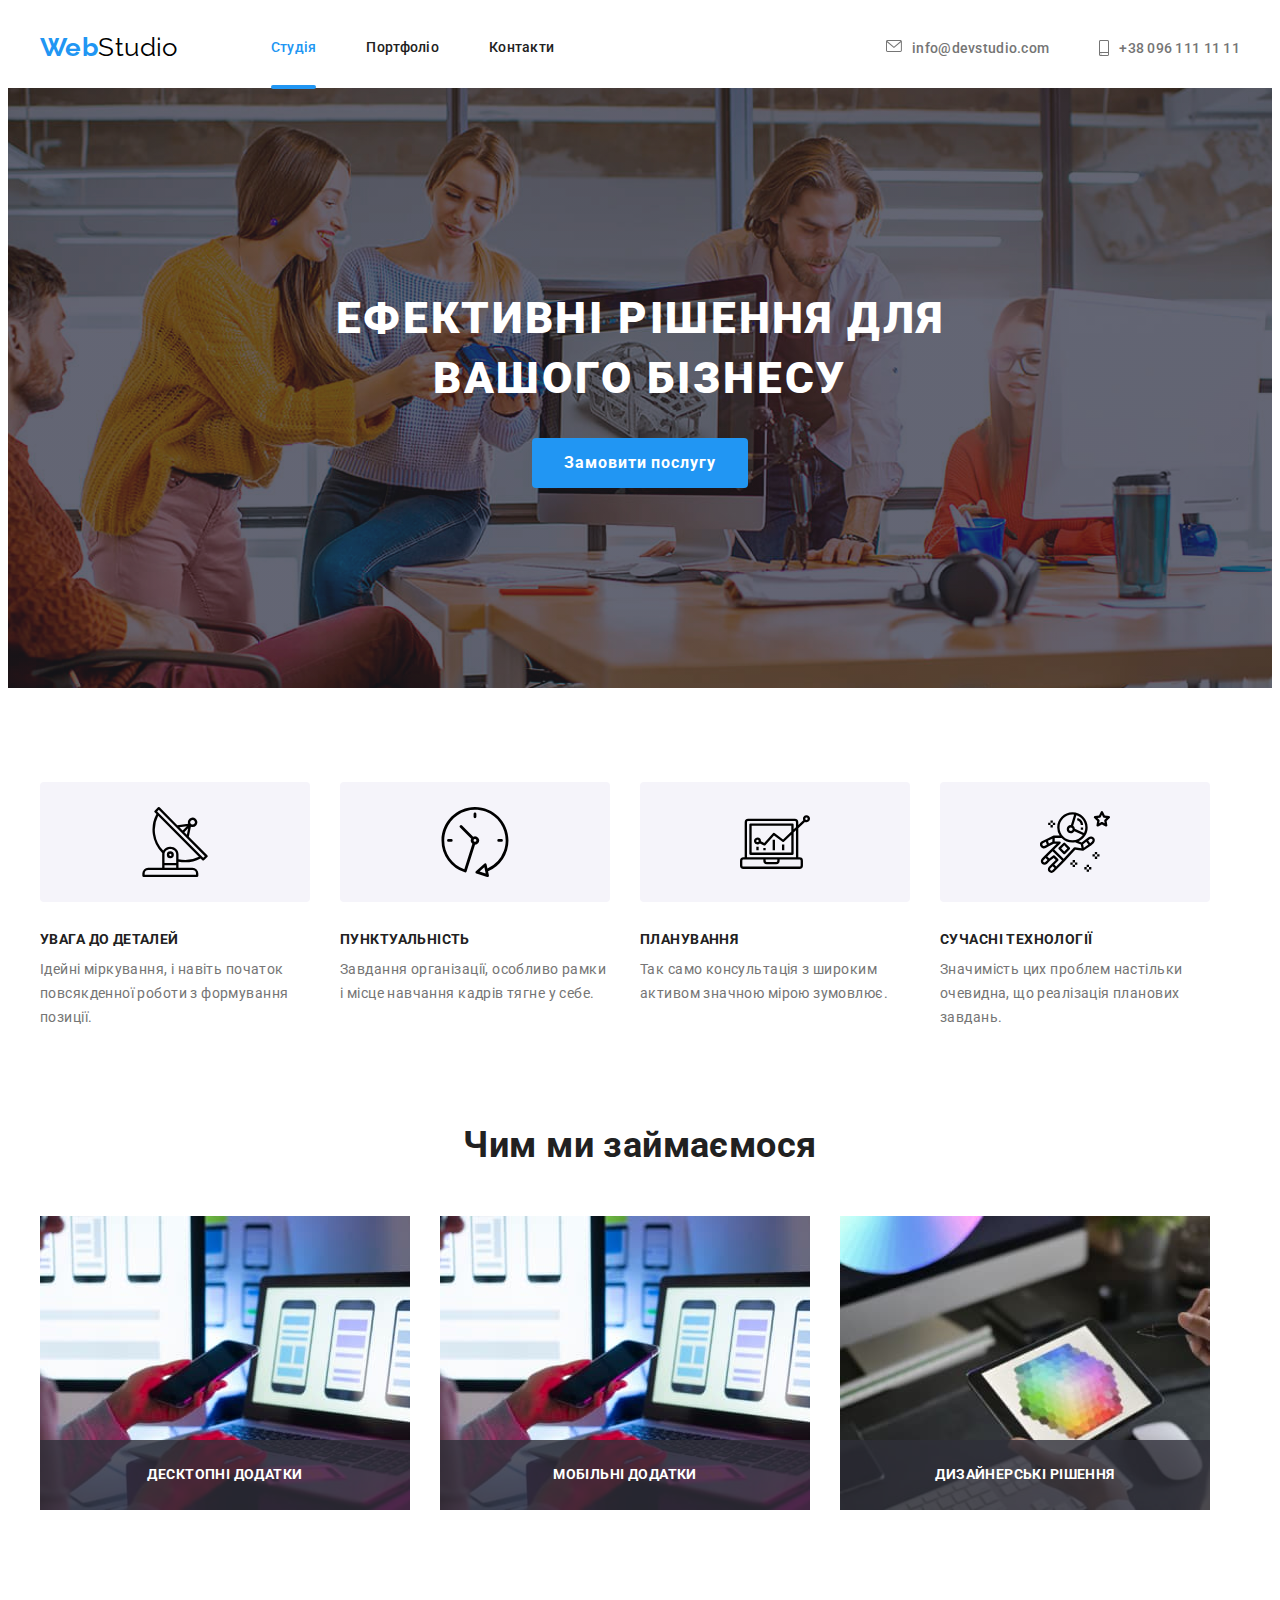
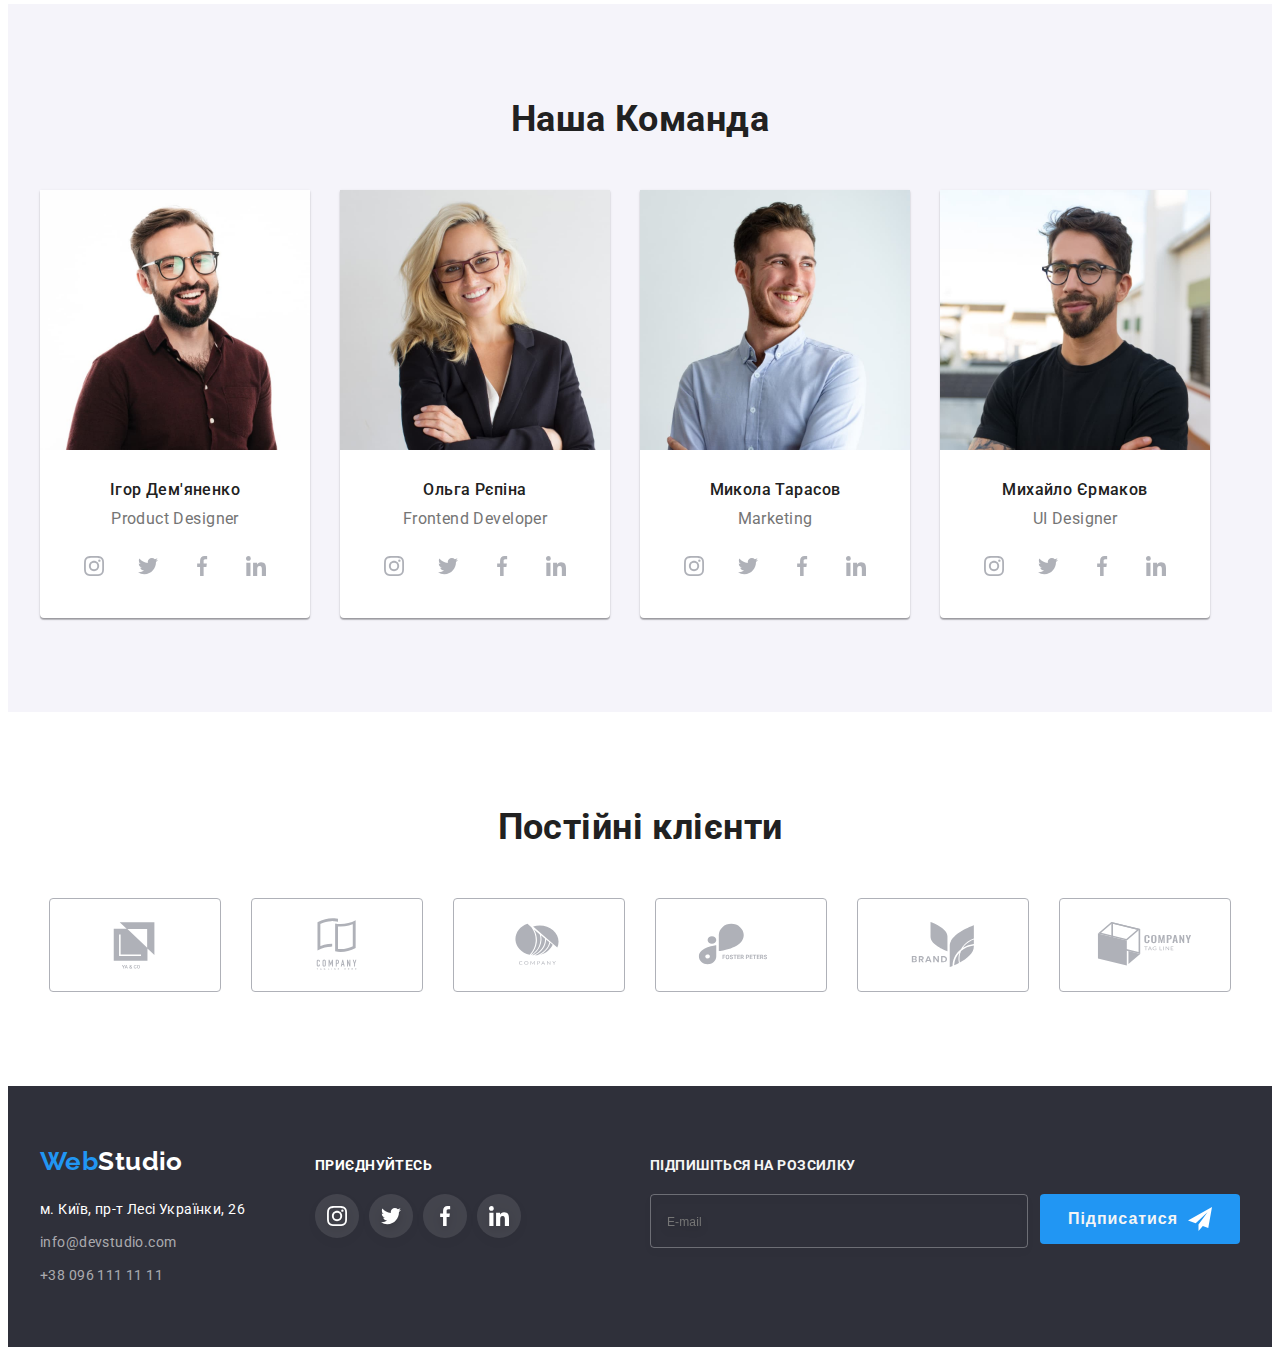
==== index.html @ b4fd0e9d "Initial commit" ====
<!DOCTYPE html>
<html lang="uk">
  <head>
    <meta charset="UTF-8" />
    <meta http-equiv="X-UA-Compatible" content="IE=edge" />
    <meta name="viewport" content="width=device-width, initial-scale=1.0" />
    <title>WebStudio</title>

    <!--Fonts-->
    <link rel="preconnect" href="https://fonts.googleapis.com" />
    <link rel="preconnect" href="https://fonts.gstatic.com" crossorigin />
    <link
      href="https://fonts.googleapis.com/css2?family=Raleway:wght@700&family=Roboto:wght@400;500;700;900&display=swap"
      rel="stylesheet"
    />
    <!-- Modern normalize-->
    <link
      rel="stylesheet"
      href="https://cdnjs.cloudflare.com/ajax/libs/modern-normalize/1.1.0/modern-normalize.min.css"
      integrity="sha512-wpPYUAdjBVSE4KJnH1VR1HeZfpl1ub8YT/NKx4PuQ5NmX2tKuGu6U/JRp5y+Y8XG2tV+wKQpNHVUX03MfMFn9Q=="
      crossorigin="anonymous"
      referrerpolicy="no-referrer"
    />

    <!--Custom styles-->
    <link rel="stylesheet" href="./css/styles.css" />
  </head>
  <body class="page">
    <!--Шапка сайту-->
    <header class="header-page">
      <div class="container header-container">
        <a class="logo" href="./index.html"
          >Web<span class="logo-header">Studio</span></a
        >
        <nav class="site-nav">
          <ul class="list-nav">
            <li class="list-item header-item">
              <a class="link-nav active link current" href="./index.html">Студія</a>
            </li>
            <li class="list-item header-item">
              <a class="link-nav" href="./portfolio.html">Портфоліо</a>
            </li>
            <li class="list-item header-item">
              <a class="link-nav" href="">Контакти</a>
            </li>
          </ul>
        </nav>
        

        <ul class="header-group list">
          <li class="list-item">
            <a class="link-contact" href="mailto:info@devstudio.com">
             <svg class="link-address" width="16" height="12">
             <use href="./images/icons.svg#icon-envelope-hover"></use>
             </svg>info@devstudio.com</a>
            </li>
          
          <li class="list-item">
            <a class="link-contact" href="tel:+38 096 111 11 11">
              <svg class="link-address" width="10" height="16">
                <use href="./images/icons.svg#icon-smartphone"></use>
              </svg>
              +38 096 111 11 11</a>
            </li>
        </ul>
      </div>
    </header>

    <!--Секція hero-->
    <main>
      <section class="hero">
        <div class="container hero-container">
          <h1 class="title">Ефективні рішення для вашого бізнесу</h1>
          <button class="btn-hero" type="button" data-modal-open>Замовити послугу</button>
        </div>
      </section>

      <!--Особливості-->
      <section class="features section">
        <div class="container">
          <h2 hidden class="section-title">Особливості</h2>
          <ul class="list list-features">
            <li class="list-item features-item">
              <div class="icon-block"><svg class="feature-icon" width="70" height="70">
                  <use href="./images/icons.svg#icon-antenna-1"></use>
                </svg></div>
              <h3 class="subtitle">УВАГА ДО ДЕТАЛЕЙ</h3>
              <p class="desk">
                Ідейні міркування, і навіть початок повсякденної роботи з
                формування позиції.
              </p>
            </li>
            <li class="list-item features-item">
              <div class="icon-block"><svg class="feature-icon" width="70" height="70">
                  <use href="./images/icons.svg#icon-clock-1"></use>
                </svg></div>
              <h3 class="subtitle">ПУНКТУАЛЬНІСТЬ</h3>
              <p class="desk">
                Завдання організації, особливо рамки і місце навчання кадрів
                тягне у себе.
              </p>
            </li>
            <li class="list-item features-item">
              <div class="icon-block"><svg class="feature-icon" width="70" height="70">
                  <use href="./images/icons.svg#icon-diagram-1"></use>
                </svg></div>
              <h3 class="subtitle">ПЛАНУВАННЯ</h3>
              <p class="desk">
                Так само консультація з широким активом значною мірою зумовлює.
              </p>
            </li>
            <li class="list-item features-item">
              <div class="icon-block"><svg class="feature-icon" width="70" height="70">
                  <use href="./images/icons.svg#icon-astronaut-1"></use>
                </svg></div>
              <h3 class="subtitle">СУЧАСНІ ТЕХНОЛОГІЇ</h3>
              <p class="desk">
                Значимість цих проблем настільки очевидна, що реалізація
                планових завдань.
              </p>
            </li>
          </ul>
        </div>
      </section>

      <!--Секція з картинками-->
      <section class="services section">
        <div class="container">
          <h2 class="section-title">Чим ми займаємося</h2>
          <ul class="list services-list">
            <li class="list-item services-item">
              <div class="services-card">
                <img class="img" src="./images/box2.jpg" alt="оптимізація" width="370">
                <p class="services-description">Десктопні додатки</p>
              </div>
            </li>
            <li class="list-item services-item">
              <div class="services-card">
              <img
                class="img"
                src="./images/box2.jpg"
                alt="оптимізація"
                width="370">
                <p class="services-description">Мобільні додатки</p>
              </div>
            </li>
            <li class="list-item services-item">
              <div class="services-card">
              <img
                class="img"
                src="./images/box3.jpg"
                alt="дизайн"
                width="370">
                <p class="services-description">Дизайнерські рішення</p>
                </div>
            </li>
          </ul>
        </div>
      </section>

      <!--Наша команда-->
      <section class="team section">
        <div class="container">
          <h2 class="section-title">Наша Команда</h2>
          <ul class="list team-list">
            <li class="team-item">
              <img
                class="img"
                src="./images/img1.jpg"
                alt="фото продакт дизайнера"
                width="270"
              />
              <div class="card">
                <h3 class="team-name">Ігор Дем'яненко</h3>
                <p class="team-position">Product Designer</p>
                <ul class="list socials">
                  <li class="list-item socials-item">
                    <a class="social-links" href="https://instagram.com" target="_blank" rel="noopener noreferrer"
                      aria-label="Instagram"><svg class="socials-icon" width="20" height="20">
                        <use href="./images/icons.svg#icon-instagram-2"></use>
                      </svg>
                    </a>
                  </li>
                  <li class="list-item socials-item">
                    <a class="social-links" href="https://twitter.com" target="_blank" rel="noopener noreferrer"
                      aria-label="Twitter"><svg class="socials-icon" width="20" height="20">
                        <use href="./images/icons.svg#icon-twitter-1"></use>
                      </svg>
                    </a>
                  </li>
                  <li class="list-item socials-item">
                    <a class="social-links" href="https://facebook.com" target="_blank" rel="noopener noreferrer"
                      aria-label="Facebook"><svg class="socials-icon" width="20" height="20">
                        <use href="./images/icons.svg#icon-facebook-1"></use>
                      </svg>
                    </a>
                  </li>
                  <li class="list-item socials-item">
                    <a class="social-links" href="https://linkedin.com" target="_blank" rel="noopener noreferrer"
                      aria-label="Linkedin"><svg class="socials-icon" width="20" height="20">
                        <use href="./images/icons.svg#icon-linkedin-1"></use>
                      </svg>
                    </a>
                  </li>
                </ul>
                </div>
                </li>
                
            <li class="team-item socials-item">
              <img
                class="img"
                src="./images/img2.jpg"
                alt="фото фронтендера"
                width="270"
              />
              <div class="card">
                <h3 class="team-name">Ольга Рєпіна</h3>
                <p class="team-position">Frontend Developer</p>
                <ul class="list socials">
                  <li class="list-item socials-item">
                    <a class="social-links" href="https://instagram.com" target="_blank" rel="noopener noreferrer"
                      aria-label="Instagram"><svg class="socials-icon" width="20" height="20">
                        <use href="./images/icons.svg#icon-instagram-2"></use>
                      </svg>
                    </a>
                  </li>
                  <li class="list-item socials-item">
                    <a class="social-links" href="https://twitter.com" target="_blank" rel="noopener noreferrer"
                      aria-label="Twitter"><svg class="socials-icon" width="20" height="20">
                        <use href="./images/icons.svg#icon-twitter-1"></use>
                      </svg>
                    </a>
                  </li>
                  <li class="list-item socials-item">
                    <a class="social-links" href="https://facebook.com" target="_blank" rel="noopener noreferrer"
                      aria-label="Facebook"><svg class="socials-icon" width="20" height="20">
                        <use href="./images/icons.svg#icon-facebook-1"></use>
                      </svg>
                    </a>
                  </li>
                  <li class="list-item socials-item">
                    <a class="social-links" href="https://linkedin.com" target="_blank" rel="noopener noreferrer"
                      aria-label="Linkedin"><svg class="socials-icon" width="20" height="20">
                        <use href="./images/icons.svg#icon-linkedin-1"></use>
                      </svg>
                    </a>
                  </li>
                </ul>
                </div>
                </li>
            </li>
            <li class="team-item">
              <img
                class="img"
                src="./images/img3.jpg"
                alt="фото маркетолога"
                width="270"
              />
              <div class="card">
                <h3 class="team-name">Микола Тарасов</h3>
                <p class="team-position">Marketing</p>
                <ul class="list socials">
                  <li class="list-item socials-item">
                    <a class="social-links" href="https://instagram.com" target="_blank" rel="noopener noreferrer"
                      aria-label="Instagram"><svg class="socials-icon" width="20" height="20">
                        <use href="./images/icons.svg#icon-instagram-2"></use>
                      </svg>
                    </a>
                  </li>
                  <li class="list-item socials-item">
                    <a class="social-links" href="https://twitter.com" target="_blank" rel="noopener noreferrer"
                      aria-label="Twitter"><svg class="socials-icon" width="20" height="20">
                        <use href="./images/icons.svg#icon-twitter-1"></use>
                      </svg>
                    </a>
                  </li>
                  <li class="list-item socials-item">
                    <a class="social-links" href="https://facebook.com" target="_blank" rel="noopener noreferrer"
                      aria-label="Facebook"><svg class="socials-icon" width="20" height="20">
                        <use href="./images/icons.svg#icon-facebook-1"></use>
                      </svg>
                    </a>
                  </li>
                  <li class="list-item socials-item">
                    <a class="social-links" href="https://linkedin.com" target="_blank" rel="noopener noreferrer"
                      aria-label="Linkedin"><svg class="socials-icon" width="20" height="20">
                        <use href="./images/icons.svg#icon-linkedin-1"></use>
                      </svg>
                    </a>
                  </li>
                </ul>
                </div>
                </li>
            </li>
            <li class="team-item">
              <img
                class="img"
                src="./images/img4.jpg"
                alt="фото дизайнера"
                width="270"
              />
              <div class="card">
                <h3 class="team-name">Михайло Єрмаков</h3>
                <p class="team-position">UI Designer</p>
                <ul class="list socials">
                  <li class="list-item socials-item">
                    <a class="social-links" href="https://instagram.com" target="_blank" rel="noopener noreferrer"
                      aria-label="Instagram"><svg class="socials-icon" width="20" height="20">
                        <use href="./images/icons.svg#icon-instagram-2"></use>
                      </svg>
                    </a>
                  </li>
                  <li class="list-item socials-item">
                    <a class="social-links" href="https://twitter.com" target="_blank" rel="noopener noreferrer"
                      aria-label="Twitter"><svg class="socials-icon" width="20" height="20">
                        <use href="./images/icons.svg#icon-twitter-1"></use>
                      </svg>
                    </a>
                  </li>
                  <li class="list-item socials-item">
                    <a class="social-links" href="https://facebook.com" target="_blank" rel="noopener noreferrer"
                      aria-label="Facebook"><svg class="socials-icon" width="20" height="20">
                        <use href="./images/icons.svg#icon-facebook-1"></use>
                      </svg>
                    </a>
                  </li>
                  <li class="list-item socials-item">
                    <a class="social-links" href="https://linkedin.com" target="_blank" rel="noopener noreferrer"
                      aria-label="Linkedin"><svg class="socials-icon" width="20" height="20">
                        <use href="./images/icons.svg#icon-linkedin-1"></use>
                      </svg>
                    </a>
                  </li>
                </ul>
                </div>
              </li>
            </li>
          </ul>
        </div>
      </section>

      <section class="section clients">
        <div class="container">
          <h2 class="section-title">Постійні клієнти</h2>
          <ul class="list clients-list">
            <li class="list-item clients-item">
              <div class="clients-block"><a class="clients-link link" href="" width="170px" heighth="92px">
                  <svg class="clients-icon" width="106" height="60">
                    <use href="./images/icons.svg#icon-Logo"></use>
                  </svg>
                </a></div>
            </li>
            <li class="list-item clients-item">
              <div class="clients-block"><a class="clients-link link" href="" width="170px" heighth="92px">
                  <svg class="clients-icon" width="106" height="60">
                    <use href="./images/icons.svg#icon-Logo-1"></use>
                  </svg>
                </a></div>
            </li>
            <li class="list-item clients-item">
              <div class="clients-block"><a class="clients-link link" href="" width="170px" heighth="92px">
                  <svg class="clients-icon" width="106" height="60"> class="" width="41px" height="47px"<use
                      href="./images/icons.svg#icon-Logo-2"></use></svg>
                </a></div>
            </li>
            <li class="list-item clients-item">
              <div class="clients-block"><a class="clients-link link" href="" width="170px" heighth="92px">
                  <svg class="clients-icon" width="106" height="60">
                    <use href="./images/icons.svg#icon-Logo-3"></use>
                  </svg>
                </a></div>
            </li>
            <li class="list-item clients-item">
              <div class="clients-block"><a class="clients-link link" href="" width="170px" heighth="92px">
                  <svg class="clients-icon" width="106" height="60">
                    <use href="./images/icons.svg#icon-Logo-4"></use>
                  </svg>
                </a></div>
            </li>
            <li class="list-item clients-item">
              <div class="clients-block"><a class="clients-link link" href="" width="170px" heighth="92px">
                  <svg class="clients-icon" width="106" height="60">
                    <use href="./images/icons.svg#icon-Logo-5"></use>
                  </svg>
                </a></div>
            </li>
          </ul>
      
        </div>
      </section>
    </main>

    <footer class="footer">
      <div class="container footer-container">
        <div>
        <a class="logo-footer" href="./index.html"
          >Web<span class="logo-accent">Studio</span></a>
        <address>
          <ul class="contacts-list">
           <li class="list-item contact-address">
              <a class="address" href="address:м. Київ, пр-т Лесі Українки, 26">
                м. Київ, пр-т Лесі Українки, 26
              </a>
            </li>
            <li class="list-item contact-mail">
              <a class="contacts link-nav" href="mailto:info@devstudio.com">
                info@devstudio.com
              </a>
            </li>
            <li class="list-item">
              <a class="contacts link-nav" href="tel:+38 096 111 11 11">
                +38 096 111 11 11</a
              >
            </li>
          </ul>
        </address>
        </div>
      

      <div class="social-links-block">
        <ul class="social-list-footer">
          <p class="social-links-title">приєднуйтесь</p>
          <ul class="list social-links-footer">
            <li class="list-item socials-item">
              <a class="social-links sl-footer" href="https://instagram.com" target="_blank" rel="noopener noreferrer"
                aria-label="Instagram"><svg class="socials-icon si-footer" width="20" height="20">
                  <use href="./images/icons.svg#icon-instagram-2"></use>
                </svg>
              </a>
            </li>
            <li class="list-item socials-item">
              <a class="social-links sl-footer" href="https://twitter.com" target="_blank" rel="noopener noreferrer"
                aria-label="Twitter"><svg class="socials-icon si-footer" width="20" height="20">
                  <use href="./images/icons.svg#icon-twitter-1"></use>
                </svg>
              </a>
            </li>
            <li class="list-item socials-item">
              <a class="social-links sl-footer" href="https://facebook.com" target="_blank" rel="noopener noreferrer"
                aria-label="Facebook"><svg class="socials-icon si-footer" width="20" height="20">
                  <use href="./images/icons.svg#icon-facebook-1"></use>
                </svg>
              </a>
            </li>
            <li class="list-item socials-item">
              <a class="social-links sl-footer" href="https://linkedin.com" target="_blank" rel="noopener noreferrer"
                aria-label="Linkedin"><svg class="socials-icon si-footer" width="20" height="20">
                  <use href="./images/icons.svg#icon-linkedin-1"></use>
                </svg>
              </a>
            </li></ul>
        </ul>
      </div>
      <div class="send-mail-footer">
        <form>
          <strong class="title-footer">Підпишіться на розсилку</strong>
          <label for="mail-footer">
            <div class="footer-send-block">
              <input class="input-footer" type="text" placeholder="E-mail" name="mail-footer">
          </label>
          <button class="btn-footer" type="submit">
            Підписатися
            <svg class="send-footer" width="24" height="24">
              <use href="./images/icons.svg#icon-icon-send"></use>
            </svg>
          </button>
      </div>
      </form>
      
      </div>
    </div>
    </footer>

    <!-- MODAL WINDOW -->
    <div class="backdrop is-hidden" data-modal>
      <div class="modal">
        <button class="modal-btn" type="button" data-modal-close>
          <svg class="modal-close-btn" width="18" height="18">
            <use href="./images/icons.svg#icon-close-black-18dp-2-1"></use>
          </svg>
        </button>
        <form class="register-form" name="register-form" autocomplete="off">
          <strong class="register-form-title">Залиште свої дані, ми вам передзвонимо</strong>
          <div class="register-form-group" role="group">
            <label class="register-form-field" for="user-name"><span class="register-form-label">Ім'я</span>
              <input class="register-form-input" type="text" id="user-name" name="user-name" required minlength="3">
              <svg class="register-form-icon" width="18" height="18">
                <use href="./images/icons.svg#icon-person-black-18dp-1">
                </use>
              </svg>
            </label>
        
            <label class="register-form-field" for="user-tel"><span class="register-form-label">Телефон</span>
              <input class="register-form-input" type="text" id="user-tel" name="user-tel" required>
              <svg class="register-form-icon" width="18" height="18">
                <use href="./images/icons.svg#icon-phone-black-18dp-1">
                </use>
              </svg>
            </label>
        
        
            <label class="register-form-field" for="user-mail"><span class="register-form-label">Пошта</span>
              <input class="register-form-input" type="text" id="user-mail" name="user-mail" required>
              <svg class="register-form-icon" width="18" height="18">
                <use href="./images/icons.svg#icon-email-black-18dp-1">
                </use>
              </svg>
            </label>
        
            <label class="register-form-field" for="user-comment">
              <span class="register-form-heading">Коментар</span>
              <textarea class="register-form-message" name="" rows="5" placeholder="Введіть текст"></textarea>
            </label>
          </div>
        
          <label class="register-form-agreement" for="user-agreement">
            <input class="register-form-checkbox visually-hidden" type="checkbox" id="user-agreement" name="user-agreement"
              required>
            <svg class="register-form-icons" width="16" height="15">
              <use class="icon-checked" href="./images/icons.svg#icon-icon-check"></use>
              <use class="icon-unchecked" href="./images/icons.svg#icon-Vector"></use>
            </svg>
            <span class="register-form-desc">Погоджуюся з розсилкою та приймаю <a class="register-form-link" href="">Умови
                договору</a></span>
          </label>
        
          <button class="register-form-btn " type="submit">Відправити</button>
        
        </form>
      </div>
    </div> 

    <script src="./js/modal.js">
    </script>
  </body>
</html>
---- css/styles.css ----
/* Основной цвет фона F5F5F5 */
/* Вторичный цвет фона 2F303A */
/* Основной цвет текста 212121 */
/* вторичный цвет текста 757575 */
/* доп.цвета лого,хедер голубой:2196F3, черный:000000 */
/* цвет кнопок 2196F3 */
/* цвет кнопок портфолио неакт F5F4FA */

:root {
  /* Fonts */

  --main-font: roboto, sans-serif;
  --logo-font: raleway, sans-serif;

  /* Text colors */

  --primary-color: #212121;
  --secondary-color: #757575;
  --hero-color: #ffffff;

  /* Background colors */

  --primary-bkgcolor: #f5f5f5;
  --secondary-bkgcolor: #2f303a;
  --body-bgk: #f5f5f5;

  /* Others */

  --button-color-hero: #2196f3;
  --button-color: #f5f4fa;
  --link-active: #2196f3;
  --light-bgk: #f5f4fa;
  --button-color-active: #188ce8;
  --logo-header: #000000;
  --contacts-footer: rgba(255, 255, 255, 0.6);
  --social-links: #AFB1B8;

  /* ANIMATION */
  
    --type: cubic-bezier(0.4, 0, 0.2, 1);
    --time: 250ms;
}

.page {
  font-size: 14px;
  font-family: var(--main-font);
  letter-spacing: 0.03em;
  color: var(--primary-color);
}

.container {
  max-width: 1200px;
  padding: 0 15px 0 15px;
  margin-left: auto;
  margin-right: auto;
}

h1,
h2,
h3,
p,
ul {
  margin-top: 0;
  margin-bottom: 0;
  padding: 0;
}

.section {
  padding: 94px 0;
  width: 100%;
}

/* Images */

img {
  display: block;
  max-width: 100%;
  height: auto;
}

/* Header */

.header {
  border-bottom: 1px solid #ececec;
}

.header-group {
  color: var(--secondary-color);
  font-weight: 500;
  line-height: 1.14;
  letter-spacing: 0.02em;
  display: flex;
  align-items: center;
}

.site-nav {
  display: flex;
  align-items: center;
  margin-right: auto;
  margin-left: 0;
}

.header-container {
  display: flex;
  align-items: center;
}

.header-link .header-item {
  display: block;
  align-items: center;
}

.header-item {
  position: relative;
  padding-top: 32px;
  padding-bottom: 32px;
}

.current::after {
  position: absolute;
  content: "";
  left: 0;
  bottom: -1px;
  display: block;

  width: 100%;
  height: 4px;
  background-color: var(--link-active);
  border-radius: 2px;
}

.active.current {
  color: var(--link-active)
}

.header-group .list-item + .list-item {
  margin-left: auto;
  margin-right: 0;
}

.logo {
  font-style: Bold;
  font-size: 26px;
  font-weight: 700;
  color: var(--link-active);
  text-decoration: none;
  font-family: var(--logo-font);
  line-height: 1.19;
  display: block;
  align-items: center;
  padding-top: 24px;
  padding-bottom: 25px;
}

.logo-header {
  color: var(--logo-header);
  font-family: var(--logo-font);
  font-weight: 400;
  line-height: 1.19;
}

.list-nav {
  font-weight: 500;
  line-height: 1.14;
  letter-spacing: 0.02em;
  display: flex;
  min-width: 45px;
  margin-left: 93px;
  margin-right: auto;
}

.link-nav:hover,
.link-nav:focus {
  color: var(--link-active);
}

.link-nav {
  text-decoration: none;
  color: var(--primary-color);

  transition-property: color;
  transition-duration: 250ms;
  transition-timing-function: cubic-bezier(0.4, 0, 0.2, 1);
}

.link:hover,
.link:focus {
  color: var(--link-active);
}

.list-nav li {
  margin-right: 50px;
}

.header-group li {
  margin-right: 50px;
}

.list-item,
.list,
.contacts-list,
.btn-list,
.work-list {
  list-style: none;
  font-style: normal;
}

.link-contact:hover,
.link-contact:focus {
  color: var(--link-active);
}

.link-contact {
  display: flex;
  gap: 10px;
  font-size: 14px;
  font-weight: 500;
  line-height: calc(16 / 14);
  text-decoration: none;
  letter-spacing: 0.02em;
  color: var(--secondary-color);
  margin-top: 32px;
  margin-bottom: 32px;
}

.link-address {
  fill: currentColor;
  display: flex;
  gap: 10px;
}

/* Hero */

.hero {
  background-image: linear-gradient(rgba(47, 48, 58, 0.4), rgba(47, 48, 58, 0.4)), url(../images/Img_hero.png);
  background-color: var(--secondary-bkgcolor);
  max-width: 1600px;
  background-position: center;
  background-repeat: no-repeat;
  background-size: cover;
  margin-left: auto;
  margin-right: auto;
  padding-top: 200px;
  padding-bottom: 200px;
}

.hero-container {
  display: flex;
  text-align: center;
  flex-direction: column;
}

.title {
  color: var(--hero-color);
  font-weight: 900;
  font-size: 44px;
  line-height: calc(60 / 44);
  text-align: center;
  text-transform: uppercase;
  letter-spacing: 0.06em;
  margin-top: 0;
  margin-bottom: 30px;
  width: 696px;
  margin-left: auto;
  margin-right: auto;
}

.btn-hero {
  transition-property: background-color;
  transition-duration: 250ms;
  transition-timing-function: cubic-bezier(0.4, 0, 0.2, 1);
  font-family: inherit;
  background-color: var(--button-color-hero);
  color: var(--hero-color);
  font-weight: 700;
  font-size: 16px;
  line-height: calc(30 / 16);
  text-align: center;
  cursor: pointer;
  letter-spacing: 0.06em;
  border-radius: 4px;
  padding: 10px 32px;
  min-width: 216px;
  min-height: 50px;
  display: block;
  margin-left: auto;
  margin-right: auto;
  border: none;
}

/*Features*/

.features {

  padding-bottom: 0;
}

.subtitle {
  font-size: 14px;
  line-height: 1.14;
  letter-spacing: 0.03em;
  text-transform: uppercase;
  margin-top: 0;
  margin-bottom: 10px;
}

.features p {
  color: var(--secondary-color);
  font-weight: 400;
  line-height: 1.71;
}

.list-features {
  display: flex;
  gap: 30px;
}

.features-item {
  width: 270px;
  corner radius:4px;
}

.feature-icon {
  display: flex; 
}

.icon-block {
  display: flex;
  gap: 30px;
  align-items: center;
  justify-content: center;
  width: 270px;
  height: 120px;
  background-color: var(--light-bgk);
  margin-bottom: 30px;
  border-radius: 4px; 
}

.desk {
  color: var(--secondary-color);
  font-size: 14px;
  letter-spacing: 0.03em;
}

/*Services*/


.section-title {
  font-weight: 700;
  font-size: 36px;
  line-height: 1.17;
  text-align: center;
  margin-bottom: 50px;
}

.services-list {
  display: flex;
  gap: 30px;
}

.services-item {
  width: 370px;
}

.services-card {
  position: relative;

}

.services-description {
  position: absolute;

  font-weight: 700;
  font-size: 14px;
  line-height: 1.14;
  letter-spacing: 0.03em;
  text-transform: uppercase;
  color: var(--hero-color);
  background-color: rgba(47, 48, 58, 0.8);
  text-align: center;
  display: flex;
  align-items: center;
  justify-content: center;
  width: 100%;
  height: 70px;
  right: 0;
  bottom: 0;
}



/*Team*/

.team {
  background-color: var(--light-bgk);
}

.team-list {
  display: flex;
  gap: 30px;
}

.team-item {
  background-color: var(--hero-color);
  width: 270px;
  box-shadow: 0px 1px 3px rgba(0, 0, 0, 0.12), 0px 1px 1px rgba(0, 0, 0, 0.14),
    0px 2px 1px rgba(0, 0, 0, 0.2);
  border-radius: 0px 0px 4px 4px;
}

.card {
  padding-top: 30px;
  padding-bottom: 30px;
}

.team-name {
  font-weight: 500;
  font-size: 16px;
  line-height: 1.19;
  text-align: center;
  margin-bottom: 10px;
}

.team-position {
  color: var(--secondary-color);
  font-weight: 400;
  font-size: 16px;
  line-height: 1.19;
  text-align: center;
  margin-bottom: 16px;
}

.socials {
  display:flex;
  gap: 10px;
  justify-content: center;
  
}

.social-links {
  width: 44px;
  height: 44px;
  background-color: var(--hero-color) ;
  border-radius: 50%;
  display: flex;
  align-items: center;
  justify-content: center;
  color: var(--social-links);

  transition-property: background-color;
  transition-duration: 250ms;
  transition-timing-function: cubic-bezier(0.4, 0, 0.2, 1);
}

.social-links:hover,
.social-links:focus {
  color: var(--hero-color);
  background-color: var(--link-active);
}

.socials-icon {
  fill: currentColor;
  transition-property: color, background-color;
  transition-duration: 250ms;
  transition-timing-function: cubic-bezier(0.4, 0, 0.2, 1);
}

/* Clients */

.clients-list {
  display: flex;
  gap: 30px;
  justify-content: center;
}

.clients-icon {
  display: flex;
  fill: currentColor;
  transition-property: color;
  transition-duration: 250ms;
  transition-timing-function: cubic-bezier(0.4, 0, 0.2, 1);
}

.clients-link {
  color: var(--social-links);
  display: flex;
  justify-content: center;
  align-items: center;
  border: 1px solid var(--social-links);
  border-radius: 4px;
  width: 170px;
  height: 92px;

  transition-property:border;
  transition-duration: 250ms;
  transition-timing-function: cubic-bezier(0.4, 0, 0.2, 1);
}

.clients-link:hover,
.clients-link:focus {
  border: 1px solid var(--button-color-hero);
}

/*Footer*/

.footer {
  background-color: var(--secondary-bkgcolor);
  padding-top: 60px;
  padding-bottom: 60px;
}


.logo-footer {
  font-style: Bold;
    font-size: 26px;
    font-weight: 700;
    color: var(--link-active);
    text-decoration: none;
    font-family: var(--logo-font);
    line-height: 1.19;
    display: block;
    align-items: center;
    margin-bottom: 20px;

}
.logo-accent {
  color: var(--hero-color);
  font-family: var(--logo-font);
  line-height: calc(31 / 26);
}

.address {
  font-size: 14px;
  line-height: calc(24 / 14);
  text-decoration: none;
  color: var(--hero-color);
 
}

.address-footer {
  display: flex;
  
}
.contacts {
  font-size: 14px;
  line-height: calc(24 / 14);
  text-decoration: none;
  color: var(--contacts-footer);
}

.contact-mail {
  margin-bottom: 9px;
}

.contact-address {
  margin-bottom: 9px;
}

.social-links-block {
  display: flex;
  
}

.footer-container {
  display: flex;
  gap: 70px;
  align-items: baseline;
}

.social-links-title {
  font-weight: 700;
  font-size: 14px;
  line-height: 1.14;
  letter-spacing: 0.03em;
  text-transform: uppercase;
  color: var(--hero-color);
  margin-bottom: 20px;
}

.sl-footer {
  background-color: rgba(255, 255, 255, 0.1);
  color: var(--hero-color);
  filter: drop-shadow(0px 4px 4px rgba(0, 0, 0, 0.25));
}

.social-links-footer {
  display: flex;
  gap: 10px;
  transition-property: background-color;
  transition-duration: 250ms;
  transition-timing-function: cubic-bezier(0.4, 0, 0.2, 1);
}

.send-mail-footer {
  display: block;
  margin-left: auto;
}

.title-footer {
  margin-bottom: 20px;
  font-weight: 700;
  font-size: 14px;
  line-height: 1.14;
  letter-spacing: 0.03em;
  text-transform: uppercase;
  color: var(--primary-bkgcolor);
}

.input-footer {
  padding-left: 16px;
  width: 358px;
  height: 50px;
  background-color: transparent;
  color: var(--light-bgk);
  border: 1px solid rgba(255, 255, 255, 0.3);
  filter: drop-shadow(0px 4px 4px rgba(0, 0, 0, 0.15));
  border-radius: 4px;
  transition-property: border-color;
  transition-duration: 250ms;
  transition-timing-function: cubic-bezier(0.4, 0, 0.2, 1);
}


.btn-footer {
  display: flex;
  gap: 10px;
  justify-content: center;
  align-items: center;
  text-align: center;
  min-width: 200px;
  height: 50px;
  font-weight: 700;
  font-size: 16px;
  line-height: 1.87;
  letter-spacing: 0.06em;
  background-color: var(--link-active);
  color: var(--primary-bkgcolor);
  border: none;
  border-radius: 4px;
  cursor: pointer;
  transition-property: background-color;
  transition-duration: 250ms;
  transition-timing-function: cubic-bezier(0.4, 0, 0.2, 1);
}

.btn-footer:hover,
.btn-footer:focus {
  background-color: var(--button-color-active);
}

.footer-send-block {
  display: flex;
  gap: 12px;
  margin-top: 20px;
}

.send-footer {
  fill: currentColor;
}

.input-footer:focus,
.input-footer:hover {
  border-color: var(--link-active);
}

/* Portfolio Buttons */

.filters {
  display: flex;
  justify-content: center;
  margin-bottom: 50px;
}

.btn-filter {
  font-family: inherit;
  background-color: var(--button-color);
  color: var(--primary-color);
  font-size: 16px;
  font-weight: 500;
  line-height: calc(26 / 16);
  text-align: center;
  cursor: pointer;
  border: none;
  border-radius: 4px;
  padding: 6px 22px;
  display: inline-block;
  min-width: 73px;
  margin-right: 8px;

  transition-property: background-color, color, filter;
  transition-duration: 250ms;
  transition-timing-function: cubic-bezier(0.4, 0, 0.2, 1);
}

.btn-all {
  padding: 6px 25px;
}

.btn-filter:hover,
.btn-filter:focus {
  color: var(--hero-color);
  background-color: var(--link-active);
  filter: drop-shadow(0px 4px 4px rgba(0, 0, 0, 0.25));
}

/* Portfolio Projects */

.page-body {
  background-color: var(--hero-color);
}

.portfolio-cards {
  background: #ffffff;
  border-top: 1px solid #eeeeee;
  border-bottom: 1px solid #eeeeee;
  border-left: 1px solid #eeeeee;
  border-right: 1px solid #eeeeee;
  padding: 20px 24px 20px 24px;
}

.portfolio-link:hover,
.portfolio-link:focus {
  filter: drop-shadow(0px 4px 4px rgba(0, 0, 0, 0.25));
}

.portfolio-link {
  display: block;
  text-decoration: none;
}

.project-name {
  font-size: 18px;
  font-weight: 700;
  line-height: calc(36 / 18);
  letter-spacing: 0.06em;
  color: var(--primary-color);
}

.work-type {
  color: var(--secondary-color);
  font-size: 16px;
  line-height: calc(30 / 16);
  margin-top: 4px;
}
.works {
  display: flex;
  flex-wrap: wrap;
  gap: 30px;
}

.work-list {
  width: 370px;
}

.cards-overlay {
  position: relative;
  overflow: hidden;
  
}

.overlay {
  position: absolute;
  top:0;
  left:0;
  user-select: none;

  transform: translateY(110%);

  transition: transform 250ms cubic-bezier(0.4, 0, 0.2, 1);
  display: flex;
  align-items: center;
  justify-content: center;
  

  width: 100%;
  height: 100%;
  padding: 24px;
  padding-right: 24px;

  color: var(--hero-color);
  font-weight: 400;
  font-size: 18px;
  line-height: 1.56;
  letter-spacing: 0.03em;
  background: rgba(33, 150, 243, 0.9);
  box-shadow: 0px 4px 4px rgba(0, 0, 0, 0.25);
}

.overlay.is-hidden {
  opacity: 1; 
}


.portfolio-link:hover .overlay,
.portfolio-link:focus.overlay {
  transform: translateY(0);
  opacity: 1;
}


/* MODAL WINDOW */

.backdrop {
  position: fixed;
  top: 0;
  left: 0;
  width: 100%;
  height: 100%;
  background-color: rgba(0, 0, 0, 0.2);
  transition: visibility 750ms, opacity 750ms;
}

.backdrop.is-hidden {
  opacity: 0;
  pointer-events: none;
  visibility: hidden;
}   

.modal {
  position: absolute;
  top: 50%;
  left: 50%;
  transform: translate(-50%, -50%);
  width: 528px;
  height: 581px;
  background-color: var(--hero-color);
  box-shadow: 0px 1px 3px rgba(0, 0, 0, 0.12), 0px 1px 1px rgba(0, 0, 0, 0.14), 0px 2px 1px rgba(0, 0, 0, 0.2);
  border-radius: 4px;
 
}

.modal-btn {
  position: absolute;
  top: 8px;
  right: 8px;
  padding: 0;
  background-color: var(--hero-color);
  border: 1px solid rgba(0, 0, 0, 0.1);
  border-radius: 50%;
  display: flex;
  align-items: center;
  justify-content: center;
  width: 30px;
  height: 30px;
  cursor: pointer;
  transition: fill 250ms cubic-bezier(0.4, 0, 0.2, 1);

}

.modal-btn:hover,
.modal-btn:focus {
  fill: var(--button-color-active);
}

input::placeholder {
  color: var(--secondary-color);
  font-weight: 400;
  font-size: 12px;
  line-height: 1.16;
  letter-spacing: 0.01em;
}

/* REGISTER FORM */

.register-form-title {
  display: block;
  text-align: center;
  margin-bottom: 12px;
  font-weight: 700;
  font-size: 20px;
  line-height: 1.15;
  letter-spacing: 0.03em;
  margin-top: 40px;
}

.register-form-group {
  margin-bottom: 20px;
  margin-left: 40px;
  margin-right: 40px;
}

.register-form-field {
  position:relative;
  display: block;
  margin-bottom: 10px;
}

.register-form-label {
  display: block;
  font-weight: 400;
  font-size: 12px;
  line-height: 1.17;
  letter-spacing: 0.01em;
  color: var(--secondary-color);
}

.register-form-input {
  width: 100%;
  height: 40px;
  padding-left:40px;
  padding-right:40px;
  margin-top: 4px;
  border: 1px solid rgba(33, 33, 33, 0.2);
  border-radius: 4px;
  outline: transparent;
  transition: border-color 250ms cubic-bezier(0.4, 0, 0.2, 1);
}

.register-form-input:focus,
.register-form-input:hover {
  border-color: var(--link-active);
}

.register-form-input:focus+.register-form-icon {
  fill: var(--link-active);
}

.register-form-input:hover+.register-form-icon {
  fill: var(--link-active);
}

.register-form-icon {
  position: absolute;
  top: 65%;
  left: 10px;
  transform: translateY(-50%);
  transition: fill 250ms cubic-bezier(0.4, 0, 0.2, 1);
}

.register-form-desc {
  font-weight: 400;
  font-size: 14px;
  line-height: 1.71;
  letter-spacing: 0.03em;
  color: var(--secondary-color);
  
}

.register-form-heading {
  display: block;
  margin-bottom: 4px;
  font-weight: 400;
  font-size: 12px;
  line-height: 1.17;
  letter-spacing: 0.01em;
  color: var(--secondary-color);
}


.register-form-message {
  display: block;
  width: 100%;
  height: 120px;
  padding: 18px;
  resize: none;
  outline: transparent;
  border: 1px solid rgba(33, 33, 33, 0.2);
  border-radius: 4px;
  font-size: 12px;
  transition: border-color 250ms cubic-bezier(0.4, 0, 0.2, 1);
}

.register-form-message:focus,
.register-form-message:hover {
  border-color: var(--link-active);
}

.register-form-message::placeholder {
  font-weight: 400;
  font-size: 12px;
  line-height: 1.17;
  letter-spacing: 0.01em;
  color: rgba(117, 117, 117, 0.5);
}

.register-form-agreement {
  display: flex;
  align-items: center;
  justify-content: center;
  gap: 8px;
  margin-bottom: 30px;
}

.register-form-link {
  color: var(--link-active);
}

.icon-checked {
  opacity: 0;
  transition: opacity 250ms cubic-bezier(0.4, 0, 0.2, 1);
}

.icon-unchecked {
  opacity: 1;
  transition: opacity 250ms cubic-bezier(0.4, 0, 0.2, 1);
}

.register-form-checkbox:checked+.register-form-icons .icon-checked {
  opacity: 1;
}

.register-form-checkbox:checked+.register-form-icons .icon-unchecked {
  opacity: 0;
}

.register-form-btn {
  display: block;
  margin: 0 auto;
  width: 200px;
  height: 50px;
  left: 700px;
  top: 712px;
  border: none;
  border-radius: 4px;
  background-color: var(--button-color-hero);
  color: var(--primary-bkgcolor);
  font-weight: 700;
  font-size: 16px;
  line-height: 1.88;
  letter-spacing: 0.06em;
  cursor: pointer;
  filter: drop-shadow(0px 4px 4px rgba(0, 0, 0, 0.25));
  transition: background-color 250ms cubic-bezier(0.4, 0, 0.2, 1);
}

.register-form-btn:hover,
.register-form-btn:focus {
  background-color: var(--button-color-active);
}

.visually-hidden {
  position: absolute;
  white-space: nowrap;
  width: 1px;
  height: 1px;
  overflow: hidden;
  border: 0;
  padding: 0;
  clip: rect(0 0 0 0);
  clip-path: inset(50%);
  margin: -1px;
}
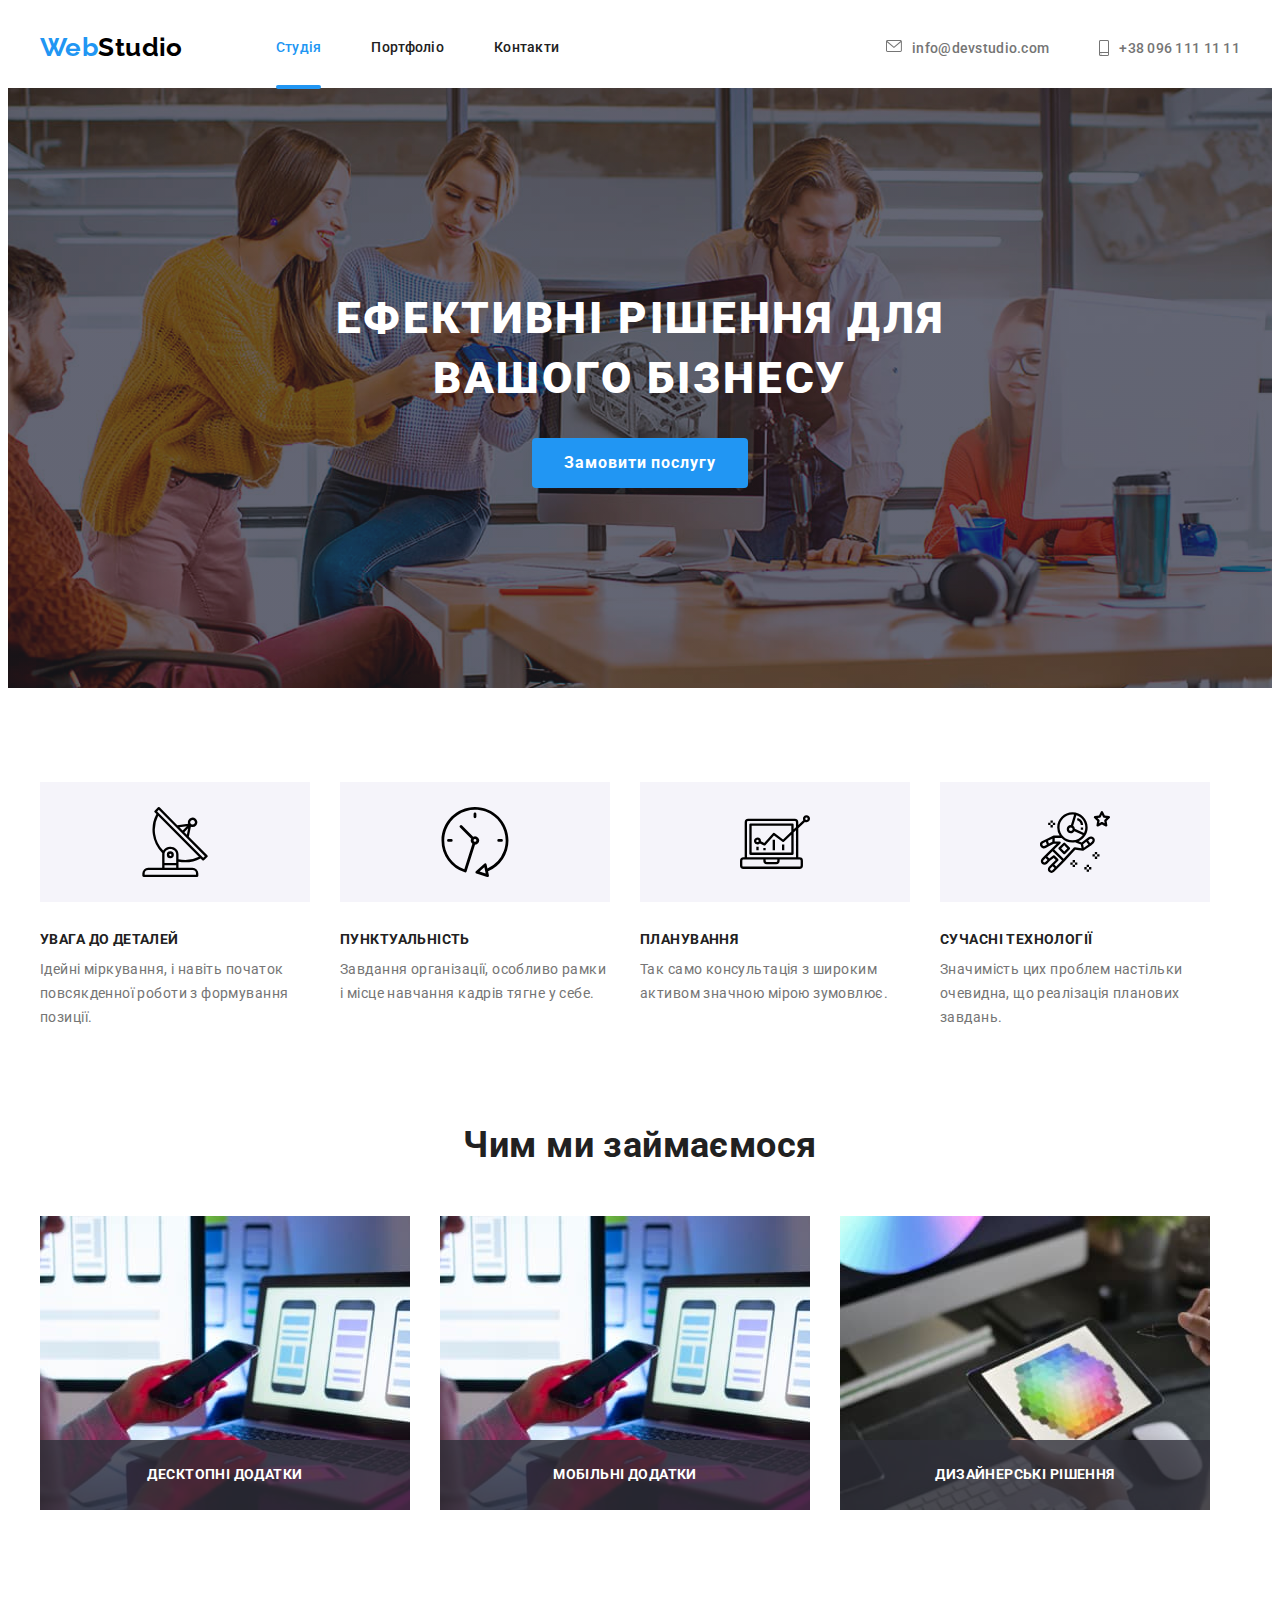
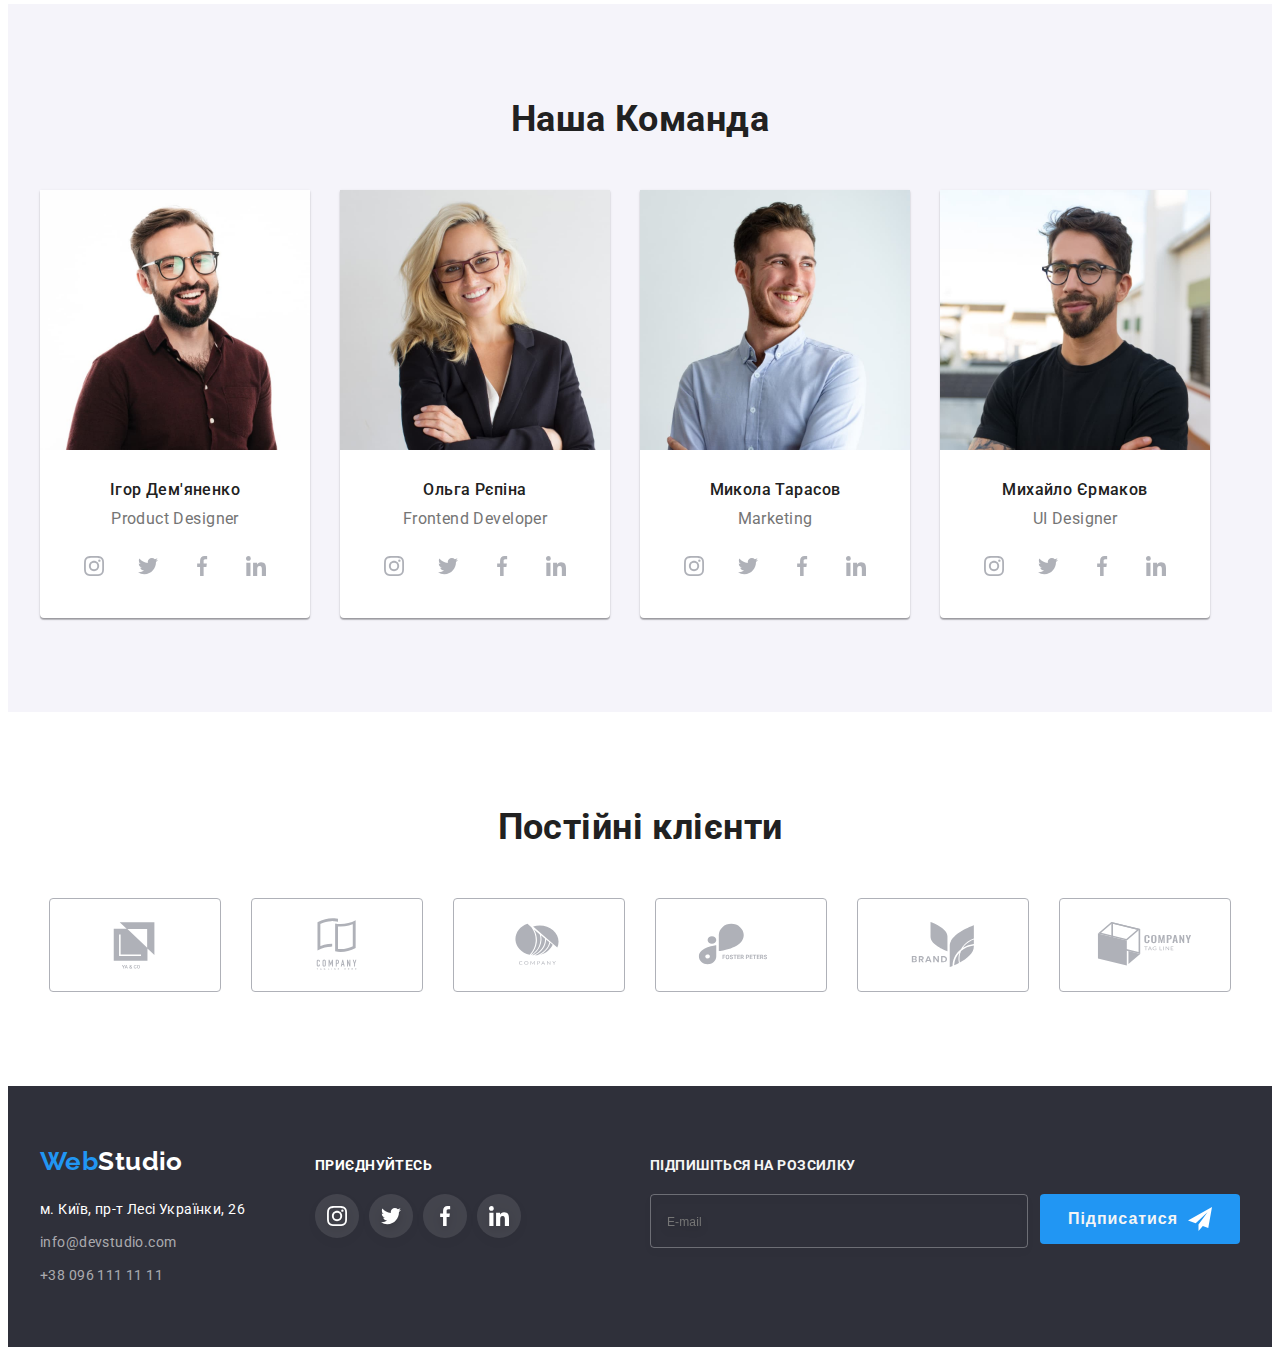
==== commit 57f22470: "finished" ====
--- a/index.html
+++ b/index.html
@@ -23,40 +23,40 @@
     />
 
     <!--Custom styles-->
-    <link rel="stylesheet" href="./css/styles.css" />
+    <link rel="stylesheet" href="./css/main.min.css"/>
   </head>
   <body class="page">
     <!--Шапка сайту-->
     <header class="header-page">
-      <div class="container header-container">
+      <div class="container header__container">
         <a class="logo" href="./index.html"
           >Web<span class="logo-header">Studio</span></a
         >
         <nav class="site-nav">
-          <ul class="list-nav">
-            <li class="list-item header-item">
-              <a class="link-nav active link current" href="./index.html">Студія</a>
-            </li>
-            <li class="list-item header-item">
-              <a class="link-nav" href="./portfolio.html">Портфоліо</a>
-            </li>
-            <li class="list-item header-item">
-              <a class="link-nav" href="">Контакти</a>
+          <ul class="nav__list">
+            <li class="list-item header__item">
+              <a class="nav__link active link current" href="./index.html">Студія</a>
+            </li>
+            <li class="list-item header__item">
+              <a class="nav__link" href="./portfolio.html">Портфоліо</a>
+            </li>
+            <li class="list-item header__item">
+              <a class="nav__link" href="">Контакти</a>
             </li>
           </ul>
         </nav>
         
 
-        <ul class="header-group list">
+        <ul class="header__group list">
           <li class="list-item">
-            <a class="link-contact" href="mailto:info@devstudio.com">
+            <a class="link__contact" href="mailto:info@devstudio.com">
              <svg class="link-address" width="16" height="12">
              <use href="./images/icons.svg#icon-envelope-hover"></use>
              </svg>info@devstudio.com</a>
             </li>
           
           <li class="list-item">
-            <a class="link-contact" href="tel:+38 096 111 11 11">
+            <a class="link__contact" href="tel:+38 096 111 11 11">
               <svg class="link-address" width="10" height="16">
                 <use href="./images/icons.svg#icon-smartphone"></use>
               </svg>
@@ -69,52 +69,52 @@
     <!--Секція hero-->
     <main>
       <section class="hero">
-        <div class="container hero-container">
+        <div class="container hero__container">
           <h1 class="title">Ефективні рішення для вашого бізнесу</h1>
-          <button class="btn-hero" type="button" data-modal-open>Замовити послугу</button>
+          <button class="hero__btn hero__btn--active" type="button" data-modal-open>Замовити послугу</button>
         </div>
       </section>
 
       <!--Особливості-->
       <section class="features section">
         <div class="container">
-          <h2 hidden class="section-title">Особливості</h2>
-          <ul class="list list-features">
-            <li class="list-item features-item">
-              <div class="icon-block"><svg class="feature-icon" width="70" height="70">
+          <h2 hidden>Особливості</h2>
+          <ul class="list features__list">
+            <li class="list-item features__item">
+              <div class="features__icon-block"><svg class="features__icon" width="70" height="70">
                   <use href="./images/icons.svg#icon-antenna-1"></use>
                 </svg></div>
-              <h3 class="subtitle">УВАГА ДО ДЕТАЛЕЙ</h3>
-              <p class="desk">
+              <h3 class="features__subtitle">УВАГА ДО ДЕТАЛЕЙ</h3>
+              <p class="features__desk">
                 Ідейні міркування, і навіть початок повсякденної роботи з
                 формування позиції.
               </p>
             </li>
-            <li class="list-item features-item">
-              <div class="icon-block"><svg class="feature-icon" width="70" height="70">
+            <li class="list-item features__item">
+              <div class="features__icon-block"><svg class="features__icon" width="70" height="70">
                   <use href="./images/icons.svg#icon-clock-1"></use>
                 </svg></div>
-              <h3 class="subtitle">ПУНКТУАЛЬНІСТЬ</h3>
-              <p class="desk">
+              <h3 class="features__subtitle">ПУНКТУАЛЬНІСТЬ</h3>
+              <p class="features__desk">
                 Завдання організації, особливо рамки і місце навчання кадрів
                 тягне у себе.
               </p>
             </li>
-            <li class="list-item features-item">
-              <div class="icon-block"><svg class="feature-icon" width="70" height="70">
+            <li class="list-item features__item">
+              <div class="features__icon-block"><svg class="features__icon" width="70" height="70">
                   <use href="./images/icons.svg#icon-diagram-1"></use>
                 </svg></div>
-              <h3 class="subtitle">ПЛАНУВАННЯ</h3>
-              <p class="desk">
+              <h3 class="features__subtitle">ПЛАНУВАННЯ</h3>
+              <p class="features__desk">
                 Так само консультація з широким активом значною мірою зумовлює.
               </p>
             </li>
-            <li class="list-item features-item">
-              <div class="icon-block"><svg class="feature-icon" width="70" height="70">
+            <li class="list-item features__item">
+              <div class="features__icon-block"><svg class="features__icon" width="70" height="70">
                   <use href="./images/icons.svg#icon-astronaut-1"></use>
                 </svg></div>
-              <h3 class="subtitle">СУЧАСНІ ТЕХНОЛОГІЇ</h3>
-              <p class="desk">
+              <h3 class="features__subtitle">СУЧАСНІ ТЕХНОЛОГІЇ</h3>
+              <p class="features__desk">
                 Значимість цих проблем настільки очевидна, що реалізація
                 планових завдань.
               </p>
@@ -127,31 +127,31 @@
       <section class="services section">
         <div class="container">
           <h2 class="section-title">Чим ми займаємося</h2>
-          <ul class="list services-list">
-            <li class="list-item services-item">
-              <div class="services-card">
+          <ul class="list services__list">
+            <li class="list-item services__item">
+              <div class="services__card">
                 <img class="img" src="./images/box2.jpg" alt="оптимізація" width="370">
-                <p class="services-description">Десктопні додатки</p>
+                <p class="services__description">Десктопні додатки</p>
               </div>
             </li>
-            <li class="list-item services-item">
-              <div class="services-card">
+            <li class="list-item services__item">
+              <div class="services__card">
               <img
                 class="img"
                 src="./images/box2.jpg"
                 alt="оптимізація"
                 width="370">
-                <p class="services-description">Мобільні додатки</p>
+                <p class="services__description">Мобільні додатки</p>
               </div>
             </li>
-            <li class="list-item services-item">
-              <div class="services-card">
+            <li class="list-item services__item">
+              <div class="services__card">
               <img
                 class="img"
                 src="./images/box3.jpg"
                 alt="дизайн"
                 width="370">
-                <p class="services-description">Дизайнерські рішення</p>
+                <p class="services__description">Дизайнерські рішення</p>
                 </div>
             </li>
           </ul>
@@ -162,8 +162,8 @@
       <section class="team section">
         <div class="container">
           <h2 class="section-title">Наша Команда</h2>
-          <ul class="list team-list">
-            <li class="team-item">
+          <ul class="list team__list">
+            <li class="team__item socials-item">
               <img
                 class="img"
                 src="./images/img1.jpg"
@@ -171,8 +171,8 @@
                 width="270"
               />
               <div class="card">
-                <h3 class="team-name">Ігор Дем'яненко</h3>
-                <p class="team-position">Product Designer</p>
+                <h3 class="team__name">Ігор Дем'яненко</h3>
+                <p class="team__position">Product Designer</p>
                 <ul class="list socials">
                   <li class="list-item socials-item">
                     <a class="social-links" href="https://instagram.com" target="_blank" rel="noopener noreferrer"
@@ -206,7 +206,7 @@
                 </div>
                 </li>
                 
-            <li class="team-item socials-item">
+            <li class="team__item socials-item">
               <img
                 class="img"
                 src="./images/img2.jpg"
@@ -214,8 +214,8 @@
                 width="270"
               />
               <div class="card">
-                <h3 class="team-name">Ольга Рєпіна</h3>
-                <p class="team-position">Frontend Developer</p>
+                <h3 class="team__name">Ольга Рєпіна</h3>
+                <p class="team__position">Frontend Developer</p>
                 <ul class="list socials">
                   <li class="list-item socials-item">
                     <a class="social-links" href="https://instagram.com" target="_blank" rel="noopener noreferrer"
@@ -249,7 +249,7 @@
                 </div>
                 </li>
             </li>
-            <li class="team-item">
+            <li class="team__item socials-item">
               <img
                 class="img"
                 src="./images/img3.jpg"
@@ -257,8 +257,8 @@
                 width="270"
               />
               <div class="card">
-                <h3 class="team-name">Микола Тарасов</h3>
-                <p class="team-position">Marketing</p>
+                <h3 class="team__name">Микола Тарасов</h3>
+                <p class="team__position">Marketing</p>
                 <ul class="list socials">
                   <li class="list-item socials-item">
                     <a class="social-links" href="https://instagram.com" target="_blank" rel="noopener noreferrer"
@@ -292,7 +292,7 @@
                 </div>
                 </li>
             </li>
-            <li class="team-item">
+            <li class="team__item socials-item">
               <img
                 class="img"
                 src="./images/img4.jpg"
@@ -300,8 +300,8 @@
                 width="270"
               />
               <div class="card">
-                <h3 class="team-name">Михайло Єрмаков</h3>
-                <p class="team-position">UI Designer</p>
+                <h3 class="team__name">Михайло Єрмаков</h3>
+                <p class="team__position">UI Designer</p>
                 <ul class="list socials">
                   <li class="list-item socials-item">
                     <a class="social-links" href="https://instagram.com" target="_blank" rel="noopener noreferrer"
@@ -342,44 +342,44 @@
       <section class="section clients">
         <div class="container">
           <h2 class="section-title">Постійні клієнти</h2>
-          <ul class="list clients-list">
-            <li class="list-item clients-item">
-              <div class="clients-block"><a class="clients-link link" href="" width="170px" heighth="92px">
-                  <svg class="clients-icon" width="106" height="60">
+          <ul class="list clients__list">
+            <li class="list-item clients__item">
+              <div class="clients-block"><a class="clients__link link" href="" width="170px" heighth="92px">
+                  <svg class="clients__icon" width="106" height="60">
                     <use href="./images/icons.svg#icon-Logo"></use>
                   </svg>
                 </a></div>
             </li>
-            <li class="list-item clients-item">
-              <div class="clients-block"><a class="clients-link link" href="" width="170px" heighth="92px">
-                  <svg class="clients-icon" width="106" height="60">
+            <li class="list-item clients__item">
+              <div class="clients-block"><a class="clients__link link" href="" width="170px" heighth="92px">
+                  <svg class="clients__icon" width="106" height="60">
                     <use href="./images/icons.svg#icon-Logo-1"></use>
                   </svg>
                 </a></div>
             </li>
-            <li class="list-item clients-item">
-              <div class="clients-block"><a class="clients-link link" href="" width="170px" heighth="92px">
-                  <svg class="clients-icon" width="106" height="60"> class="" width="41px" height="47px"<use
+            <li class="list-item clients__item">
+              <div class="clients-block"><a class="clients__link link" href="" width="170px" heighth="92px">
+                  <svg class="clients__icon" width="106" height="60"> class="" width="41px" height="47px"<use
                       href="./images/icons.svg#icon-Logo-2"></use></svg>
                 </a></div>
             </li>
-            <li class="list-item clients-item">
-              <div class="clients-block"><a class="clients-link link" href="" width="170px" heighth="92px">
-                  <svg class="clients-icon" width="106" height="60">
+            <li class="list-item clients__item">
+              <div class="clients-block"><a class="clients__link link" href="" width="170px" heighth="92px">
+                  <svg class="clients__icon" width="106" height="60">
                     <use href="./images/icons.svg#icon-Logo-3"></use>
                   </svg>
                 </a></div>
             </li>
-            <li class="list-item clients-item">
-              <div class="clients-block"><a class="clients-link link" href="" width="170px" heighth="92px">
-                  <svg class="clients-icon" width="106" height="60">
+            <li class="list-item clients__item">
+              <div class="clients-block"><a class="clients__link link" href="" width="170px" heighth="92px">
+                  <svg class="clients__icon" width="106" height="60">
                     <use href="./images/icons.svg#icon-Logo-4"></use>
                   </svg>
                 </a></div>
             </li>
-            <li class="list-item clients-item">
-              <div class="clients-block"><a class="clients-link link" href="" width="170px" heighth="92px">
-                  <svg class="clients-icon" width="106" height="60">
+            <li class="list-item clients__item">
+              <div class="clients-block"><a class="clients__link link" href="" width="170px" heighth="92px">
+                  <svg class="clients__icon" width="106" height="60">
                     <use href="./images/icons.svg#icon-Logo-5"></use>
                   </svg>
                 </a></div>
@@ -391,7 +391,7 @@
     </main>
 
     <footer class="footer">
-      <div class="container footer-container">
+      <div class="container footer__container">
         <div>
         <a class="logo-footer" href="./index.html"
           >Web<span class="logo-accent">Studio</span></a>
@@ -403,12 +403,12 @@
               </a>
             </li>
             <li class="list-item contact-mail">
-              <a class="contacts link-nav" href="mailto:info@devstudio.com">
+              <a class="contacts nav__link" href="mailto:info@devstudio.com">
                 info@devstudio.com
               </a>
             </li>
             <li class="list-item">
-              <a class="contacts link-nav" href="tel:+38 096 111 11 11">
+              <a class="contacts nav__link" href="tel:+38 096 111 11 11">
                 +38 096 111 11 11</a
               >
             </li>
@@ -420,30 +420,30 @@
       <div class="social-links-block">
         <ul class="social-list-footer">
           <p class="social-links-title">приєднуйтесь</p>
-          <ul class="list social-links-footer">
+          <ul class="list footer__social-links">
             <li class="list-item socials-item">
-              <a class="social-links sl-footer" href="https://instagram.com" target="_blank" rel="noopener noreferrer"
+              <a class="social-links footer__sl" href="https://instagram.com" target="_blank" rel="noopener noreferrer"
                 aria-label="Instagram"><svg class="socials-icon si-footer" width="20" height="20">
                   <use href="./images/icons.svg#icon-instagram-2"></use>
                 </svg>
               </a>
             </li>
             <li class="list-item socials-item">
-              <a class="social-links sl-footer" href="https://twitter.com" target="_blank" rel="noopener noreferrer"
+              <a class="social-links footer__sl" href="https://twitter.com" target="_blank" rel="noopener noreferrer"
                 aria-label="Twitter"><svg class="socials-icon si-footer" width="20" height="20">
                   <use href="./images/icons.svg#icon-twitter-1"></use>
                 </svg>
               </a>
             </li>
             <li class="list-item socials-item">
-              <a class="social-links sl-footer" href="https://facebook.com" target="_blank" rel="noopener noreferrer"
+              <a class="social-links footer__sl" href="https://facebook.com" target="_blank" rel="noopener noreferrer"
                 aria-label="Facebook"><svg class="socials-icon si-footer" width="20" height="20">
                   <use href="./images/icons.svg#icon-facebook-1"></use>
                 </svg>
               </a>
             </li>
             <li class="list-item socials-item">
-              <a class="social-links sl-footer" href="https://linkedin.com" target="_blank" rel="noopener noreferrer"
+              <a class="social-links footer__sl" href="https://linkedin.com" target="_blank" rel="noopener noreferrer"
                 aria-label="Linkedin"><svg class="socials-icon si-footer" width="20" height="20">
                   <use href="./images/icons.svg#icon-linkedin-1"></use>
                 </svg>
@@ -451,16 +451,17 @@
             </li></ul>
         </ul>
       </div>
-      <div class="send-mail-footer">
+      <div class="footer__send-mail">
         <form>
-          <strong class="title-footer">Підпишіться на розсилку</strong>
+          <strong class="footer__title">Підпишіться на розсилку</strong>
+          <div class="footer__send-block">
           <label for="mail-footer">
-            <div class="footer-send-block">
-              <input class="input-footer" type="text" placeholder="E-mail" name="mail-footer">
+            
+              <input class="footer__input" type="text" placeholder="E-mail" name="mail-footer">
           </label>
-          <button class="btn-footer" type="submit">
+          <button class="footer__btn" type="submit">
             Підписатися
-            <svg class="send-footer" width="24" height="24">
+            <svg class="footer__send" width="24" height="24">
               <use href="./images/icons.svg#icon-icon-send"></use>
             </svg>
           </button>
@@ -474,57 +475,57 @@
     <!-- MODAL WINDOW -->
     <div class="backdrop is-hidden" data-modal>
       <div class="modal">
-        <button class="modal-btn" type="button" data-modal-close>
-          <svg class="modal-close-btn" width="18" height="18">
+        <button class="modal__btn" type="button" data-modal-close>
+          <svg class="modal__close-btn" width="18" height="18">
             <use href="./images/icons.svg#icon-close-black-18dp-2-1"></use>
           </svg>
         </button>
         <form class="register-form" name="register-form" autocomplete="off">
-          <strong class="register-form-title">Залиште свої дані, ми вам передзвонимо</strong>
-          <div class="register-form-group" role="group">
-            <label class="register-form-field" for="user-name"><span class="register-form-label">Ім'я</span>
-              <input class="register-form-input" type="text" id="user-name" name="user-name" required minlength="3">
-              <svg class="register-form-icon" width="18" height="18">
+          <strong class="register-form__title">Залиште свої дані, ми вам передзвонимо</strong>
+          <div class="register-form__group" role="group">
+            <label class="register-form__field" for="user-name"><span class="register-form__label">Ім'я</span>
+              <input class="register-form__input" type="text" id="user-name" name="user-name" required minlength="3">
+              <svg class="register-form__icon" width="18" height="18">
                 <use href="./images/icons.svg#icon-person-black-18dp-1">
                 </use>
               </svg>
             </label>
         
-            <label class="register-form-field" for="user-tel"><span class="register-form-label">Телефон</span>
-              <input class="register-form-input" type="text" id="user-tel" name="user-tel" required>
-              <svg class="register-form-icon" width="18" height="18">
+            <label class="register-form__field" for="user-tel"><span class="register-form__label">Телефон</span>
+              <input class="register-form__input" type="text" id="user-tel" name="user-tel" required>
+              <svg class="register-form__icon" width="18" height="18">
                 <use href="./images/icons.svg#icon-phone-black-18dp-1">
                 </use>
               </svg>
             </label>
         
         
-            <label class="register-form-field" for="user-mail"><span class="register-form-label">Пошта</span>
-              <input class="register-form-input" type="text" id="user-mail" name="user-mail" required>
-              <svg class="register-form-icon" width="18" height="18">
+            <label class="register-form__field" for="user-mail"><span class="register-form__label">Пошта</span>
+              <input class="register-form__input" type="text" id="user-mail" name="user-mail" required>
+              <svg class="register-form__icon" width="18" height="18">
                 <use href="./images/icons.svg#icon-email-black-18dp-1">
                 </use>
               </svg>
             </label>
         
-            <label class="register-form-field" for="user-comment">
-              <span class="register-form-heading">Коментар</span>
-              <textarea class="register-form-message" name="" rows="5" placeholder="Введіть текст"></textarea>
+            <label class="register-form__field" for="user-comment">
+              <span class="register-form__heading">Коментар</span>
+              <textarea class="register-form__message" name="" rows="5" placeholder="Введіть текст"></textarea>
             </label>
           </div>
         
-          <label class="register-form-agreement" for="user-agreement">
-            <input class="register-form-checkbox visually-hidden" type="checkbox" id="user-agreement" name="user-agreement"
+          <label class="register-form__agreement" for="user-agreement">
+            <input class="register-form__checkbox visually-hidden" type="checkbox" id="user-agreement" name="user-agreement"
               required>
-            <svg class="register-form-icons" width="16" height="15">
+            <svg class="register-form__icons" width="16" height="15">
               <use class="icon-checked" href="./images/icons.svg#icon-icon-check"></use>
               <use class="icon-unchecked" href="./images/icons.svg#icon-Vector"></use>
             </svg>
-            <span class="register-form-desc">Погоджуюся з розсилкою та приймаю <a class="register-form-link" href="">Умови
+            <span class="register-form__desc">Погоджуюся з розсилкою та приймаю <a class="register-form__link" href="">Умови
                 договору</a></span>
           </label>
         
-          <button class="register-form-btn " type="submit">Відправити</button>
+          <button class="register-form__btn " type="submit">Відправити</button>
         
         </form>
       </div>
--- a/css/main.min.css
+++ b/css/main.min.css
@@ -0,0 +1 @@
+:root{--main-font: roboto, sans-serif;--logo-font: raleway, sans-serif;--primary-color: #212121;--secondary-color: #757575;--hero-color: #ffffff;--primary-bkgcolor: #f5f5f5;--secondary-bkgcolor: #2f303a;--body-bgk: #f5f5f5;--button-color-hero: #2196f3;--button-color: #f5f4fa;--link-active: #2196f3;--light-bgk: #f5f4fa;--button-color-active: #188ce8;--logo-header: #000000;--contacts-footer: rgba(255, 255, 255, 0.6);--social-links: #AFB1B8;--type: cubic-bezier(0.4, 0, 0.2, 1);--time: 250ms}.visually-hidden{position:absolute;white-space:nowrap;width:1px;height:1px;overflow:hidden;border:0;padding:0;clip:rect(0 0 0 0);-webkit-clip-path:inset(50%);clip-path:inset(50%);margin:-1px}.page{font-size:14px;font-family:var(--main-font);letter-spacing:.03em;color:var(--primary-color)}.container{max-width:1200px;padding:0 15px 0 15px;margin-left:auto;margin-right:auto}.section{padding:94px 0;width:100%}img{display:block;max-width:100%;height:auto}.title{color:var(--hero-color);font-weight:900;font-size:44px;line-height:1.3636363636;text-align:center;text-transform:uppercase;letter-spacing:.06em;margin-top:0;margin-bottom:30px;width:696px;margin-left:auto;margin-right:auto}.section-title{font-weight:700;font-size:36px;line-height:1.17;text-align:center;margin-bottom:50px}.link__contact{display:-webkit-box;display:-ms-flexbox;display:flex;gap:10px;font-size:14px;font-weight:500;line-height:1.1428571429;text-decoration:none;letter-spacing:.02em;color:var(--secondary-color);margin-top:32px;margin-bottom:32px}.link-address{fill:currentColor;display:-webkit-box;display:-ms-flexbox;display:flex;gap:10px}.list-item,.list,.contacts-list,.btn-list,.work-list{list-style:none;font-style:normal}.link__contact:hover,.link__contact:focus{color:var(--link-active)}h1,h2,h3,p,ul{margin-top:0;margin-bottom:0;padding:0}.header{border-bottom:1px solid #ececec}.header__container{display:-webkit-box;display:-ms-flexbox;display:flex;-webkit-box-align:center;-ms-flex-align:center;align-items:center}.header__group{color:var(--secondary-color);font-weight:500;line-height:1.14;letter-spacing:.02em;display:-webkit-box;display:-ms-flexbox;display:flex;-webkit-box-align:center;-ms-flex-align:center;align-items:center}.header__item{position:relative;padding-top:32px;padding-bottom:32px}.header-link .header__item{display:block;-webkit-box-align:center;-ms-flex-align:center;align-items:center}.header__group .list-item+.list-item{margin-left:auto;margin-right:0}.header__group li{margin-right:50px}.site-nav{display:-webkit-box;display:-ms-flexbox;display:flex;-webkit-box-align:center;-ms-flex-align:center;align-items:center;margin-right:auto;margin-left:0}.current::after{position:absolute;content:"";left:0;bottom:-1px;display:block;width:100%;height:4px;background-color:var(--link-active);border-radius:2px}.active.current{color:var(--link-active)}.logo{font-style:Bold;font-size:26px;font-weight:700;color:var(--link-active);text-decoration:none;font-family:var(--logo-font);line-height:1.19;display:block;-webkit-box-align:center;-ms-flex-align:center;align-items:center;padding-top:24px;padding-bottom:25px}.logo-header{color:var(--logo-header)}.logo-footer{font-style:Bold;font-size:26px;font-weight:700;color:var(--link-active);text-decoration:none;font-family:var(--logo-font);line-height:1.19;display:block;-webkit-box-align:center;-ms-flex-align:center;align-items:center;margin-bottom:20px}.logo-accent{color:var(--hero-color);font-family:var(--logo-font);line-height:1.1923076923}.nav__list{font-weight:500;line-height:1.14;letter-spacing:.02em;display:-webkit-box;display:-ms-flexbox;display:flex;min-width:45px;margin-left:93px;margin-right:auto}.nav__link:hover,.nav__link:focus{color:var(--link-active)}.nav__link{text-decoration:none;color:var(--primary-color);-webkit-transition-property:color;transition-property:color;-webkit-transition-duration:250ms;transition-duration:250ms;-webkit-transition-timing-function:cubic-bezier(0.4, 0, 0.2, 1);transition-timing-function:cubic-bezier(0.4, 0, 0.2, 1)}.link:hover,.link:focus{color:var(--link-active)}.nav__list .header__item{margin-right:50px}.hero{background-image:-webkit-gradient(linear, left top, left bottom, from(rgba(47, 48, 58, 0.4)), to(rgba(47, 48, 58, 0.4))),url(../images/Img_hero.png);background-image:linear-gradient(rgba(47, 48, 58, 0.4), rgba(47, 48, 58, 0.4)),url(../images/Img_hero.png);background-color:var(--secondary-bkgcolor);max-width:1600px;background-position:center;background-repeat:no-repeat;background-size:cover;margin-left:auto;margin-right:auto;padding-top:200px;padding-bottom:200px}.hero__container{display:-webkit-box;display:-ms-flexbox;display:flex;text-align:center;-webkit-box-orient:vertical;-webkit-box-direction:normal;-ms-flex-direction:column;flex-direction:column}.hero__btn{-webkit-transition-property:background-color;transition-property:background-color;-webkit-transition-duration:250ms;transition-duration:250ms;-webkit-transition-timing-function:cubic-bezier(0.4, 0, 0.2, 1);transition-timing-function:cubic-bezier(0.4, 0, 0.2, 1);font-family:inherit;background-color:var(--button-color-hero);color:var(--hero-color);font-weight:700;font-size:16px;line-height:1.875;text-align:center;cursor:pointer;letter-spacing:.06em;border-radius:4px;padding:10px 32px;min-width:216px;min-height:50px;display:block;margin-left:auto;margin-right:auto;border:none}.hero__btn--active:active{background-color:var(--button-color-active)}.features{padding-bottom:0}.features__subtitle{font-size:14px;line-height:1.14;letter-spacing:.03em;text-transform:uppercase;margin-top:0;margin-bottom:10px}.features__list{display:-webkit-box;display:-ms-flexbox;display:flex;gap:30px}.features__item{width:270px}.features__icon{display:-webkit-box;display:-ms-flexbox;display:flex;border-radius:4px}.features__icon-block{display:-webkit-box;display:-ms-flexbox;display:flex;gap:30px;-webkit-box-align:center;-ms-flex-align:center;align-items:center;-webkit-box-pack:center;-ms-flex-pack:center;justify-content:center;width:270px;height:120px;background-color:var(--light-bgk);margin-bottom:30px}.features__desk{color:var(--secondary-color);font-size:14px;letter-spacing:.03em;line-height:1.71;font-weight:400}.services__list{display:-webkit-box;display:-ms-flexbox;display:flex;gap:30px}.services__item{width:370px}.services__card{position:relative}.services__description{position:absolute;font-weight:700;font-size:14px;line-height:1.14;letter-spacing:.03em;text-transform:uppercase;color:var(--hero-color);background-color:rgba(47,48,58,.8);text-align:center;display:-webkit-box;display:-ms-flexbox;display:flex;-webkit-box-align:center;-ms-flex-align:center;align-items:center;-webkit-box-pack:center;-ms-flex-pack:center;justify-content:center;width:100%;height:70px;right:0;bottom:0}.team{background-color:var(--light-bgk)}.team__list{display:-webkit-box;display:-ms-flexbox;display:flex;gap:30px}.team__item{background-color:var(--hero-color);width:270px;-webkit-box-shadow:0px 1px 3px rgba(0,0,0,.12),0px 1px 1px rgba(0,0,0,.14),0px 2px 1px rgba(0,0,0,.2);box-shadow:0px 1px 3px rgba(0,0,0,.12),0px 1px 1px rgba(0,0,0,.14),0px 2px 1px rgba(0,0,0,.2);border-radius:0px 0px 4px 4px}.team__name{font-weight:500;font-size:16px;line-height:1.19;text-align:center;margin-bottom:10px}.team__position{color:var(--secondary-color);font-weight:400;font-size:16px;line-height:1.19;text-align:center;margin-bottom:16px}.team .card{padding-top:30px;padding-bottom:30px}.socials{display:-webkit-box;display:-ms-flexbox;display:flex;gap:10px;-webkit-box-pack:center;-ms-flex-pack:center;justify-content:center}.social-links{width:44px;height:44px;background-color:var(--hero-color);border-radius:50%;display:-webkit-box;display:-ms-flexbox;display:flex;-webkit-box-align:center;-ms-flex-align:center;align-items:center;-webkit-box-pack:center;-ms-flex-pack:center;justify-content:center;color:var(--social-links);-webkit-transition-property:background-color;transition-property:background-color;-webkit-transition-duration:250ms;transition-duration:250ms;-webkit-transition-timing-function:cubic-bezier(0.4, 0, 0.2, 1);transition-timing-function:cubic-bezier(0.4, 0, 0.2, 1)}.social-links:hover,.social-links:focus{color:var(--hero-color);background-color:var(--link-active)}.socials-icon{fill:currentColor;-webkit-transition-property:color,background-color;transition-property:color,background-color;-webkit-transition-duration:250ms;transition-duration:250ms;-webkit-transition-timing-function:cubic-bezier(0.4, 0, 0.2, 1);transition-timing-function:cubic-bezier(0.4, 0, 0.2, 1)}.clients__list{display:-webkit-box;display:-ms-flexbox;display:flex;gap:30px;-webkit-box-pack:center;-ms-flex-pack:center;justify-content:center}.clients__icon{display:-webkit-box;display:-ms-flexbox;display:flex;fill:currentColor;-webkit-transition-property:color;transition-property:color;-webkit-transition-duration:250ms;transition-duration:250ms;-webkit-transition-timing-function:cubic-bezier(0.4, 0, 0.2, 1);transition-timing-function:cubic-bezier(0.4, 0, 0.2, 1)}.clients__link{color:var(--social-links);display:-webkit-box;display:-ms-flexbox;display:flex;-webkit-box-pack:center;-ms-flex-pack:center;justify-content:center;-webkit-box-align:center;-ms-flex-align:center;align-items:center;border:1px solid var(--social-links);border-radius:4px;width:170px;height:92px;-webkit-transition-property:border;transition-property:border;-webkit-transition-duration:250ms;transition-duration:250ms;-webkit-transition-timing-function:cubic-bezier(0.4, 0, 0.2, 1);transition-timing-function:cubic-bezier(0.4, 0, 0.2, 1)}.clients__link:hover,.clients__link:focus{border:1px solid var(--button-color-hero)}.footer{background-color:var(--secondary-bkgcolor);padding-top:60px;padding-bottom:60px}.footer__sl{background-color:rgba(255,255,255,.1);color:var(--hero-color);-webkit-filter:drop-shadow(0px 4px 4px rgba(0, 0, 0, 0.25));filter:drop-shadow(0px 4px 4px rgba(0, 0, 0, 0.25))}.footer__social-links{display:-webkit-box;display:-ms-flexbox;display:flex;gap:10px;-webkit-transition-property:background-color;transition-property:background-color;-webkit-transition-duration:250ms;transition-duration:250ms;-webkit-transition-timing-function:cubic-bezier(0.4, 0, 0.2, 1);transition-timing-function:cubic-bezier(0.4, 0, 0.2, 1)}.footer__send-mail{display:block;margin-left:auto}.footer__title{margin-bottom:20px;font-weight:700;font-size:14px;line-height:1.14;letter-spacing:.03em;text-transform:uppercase;color:var(--primary-bkgcolor)}.footer__input{padding-left:16px;width:358px;height:50px;background-color:rgba(0,0,0,0);color:var(--light-bgk);border:1px solid rgba(255,255,255,.3);-webkit-filter:drop-shadow(0px 4px 4px rgba(0, 0, 0, 0.15));filter:drop-shadow(0px 4px 4px rgba(0, 0, 0, 0.15));border-radius:4px;-webkit-transition-property:border-color;transition-property:border-color;-webkit-transition-duration:250ms;transition-duration:250ms;-webkit-transition-timing-function:cubic-bezier(0.4, 0, 0.2, 1);transition-timing-function:cubic-bezier(0.4, 0, 0.2, 1)}.footer__btn{display:-webkit-box;display:-ms-flexbox;display:flex;gap:10px;-webkit-box-pack:center;-ms-flex-pack:center;justify-content:center;-webkit-box-align:center;-ms-flex-align:center;align-items:center;text-align:center;min-width:200px;height:50px;font-weight:700;font-size:16px;line-height:1.87;letter-spacing:.06em;background-color:var(--link-active);color:var(--primary-bkgcolor);border:none;border-radius:4px;cursor:pointer;-webkit-transition-property:background-color;transition-property:background-color;-webkit-transition-duration:250ms;transition-duration:250ms;-webkit-transition-timing-function:cubic-bezier(0.4, 0, 0.2, 1);transition-timing-function:cubic-bezier(0.4, 0, 0.2, 1)}.footer__btn:hover,.footer__btn:focus{background-color:var(--button-color-active)}.footer__send-block{display:-webkit-box;display:-ms-flexbox;display:flex;gap:12px;margin-top:20px}.footer__send{fill:currentColor}.footer__input:focus,.footer__input:hover{border-color:var(--link-active)}.address{font-size:14px;line-height:1.7142857143;text-decoration:none;color:var(--hero-color)}.address-footer{display:-webkit-box;display:-ms-flexbox;display:flex}.contacts{font-size:14px;line-height:1.7142857143;text-decoration:none;color:var(--contacts-footer)}.contact-mail{margin-bottom:9px}.contact-address{margin-bottom:9px}.social-links-block{display:-webkit-box;display:-ms-flexbox;display:flex}.footer__container{display:-webkit-box;display:-ms-flexbox;display:flex;gap:70px;-webkit-box-align:baseline;-ms-flex-align:baseline;align-items:baseline}.social-links-title{font-weight:700;font-size:14px;line-height:1.14;letter-spacing:.03em;text-transform:uppercase;color:var(--hero-color);margin-bottom:20px}.filters{display:-webkit-box;display:-ms-flexbox;display:flex;-webkit-box-pack:center;-ms-flex-pack:center;justify-content:center;margin-bottom:50px}.filters__btn{font-family:inherit;background-color:var(--button-color);color:var(--primary-color);font-size:16px;font-weight:500;line-height:1.625;text-align:center;cursor:pointer;border:none;border-radius:4px;padding:6px 22px;display:inline-block;min-width:73px;margin-right:8px;-webkit-transition-property:background-color,color,-webkit-filter;transition-property:background-color,color,-webkit-filter;transition-property:background-color,color,filter;transition-property:background-color,color,filter,-webkit-filter;-webkit-transition-duration:250ms;transition-duration:250ms;-webkit-transition-timing-function:cubic-bezier(0.4, 0, 0.2, 1);transition-timing-function:cubic-bezier(0.4, 0, 0.2, 1)}.filters__btn:hover,.filters__btn:focus{color:var(--hero-color);background-color:var(--link-active);-webkit-filter:drop-shadow(0px 4px 4px rgba(0, 0, 0, 0.25));filter:drop-shadow(0px 4px 4px rgba(0, 0, 0, 0.25))}.btn-all{padding:6px 25px}.page-body{background-color:var(--hero-color)}.portfolio__cards{background:#fff;border-top:1px solid #eee;border-bottom:1px solid #eee;border-left:1px solid #eee;border-right:1px solid #eee;padding:20px 24px 20px 24px}.portfolio__link:hover,.portfolio__link:focus{-webkit-filter:drop-shadow(0px 4px 4px rgba(0, 0, 0, 0.25));filter:drop-shadow(0px 4px 4px rgba(0, 0, 0, 0.25))}.portfolio__link{display:block;text-decoration:none}.portfolio__link:hover .overlay,.portfolio__link:focus.overlay{-webkit-transform:translateY(0);transform:translateY(0);opacity:1}.project-name{font-size:18px;font-weight:700;line-height:2;letter-spacing:.06em;color:var(--primary-color)}.work-type{color:var(--secondary-color);font-size:16px;line-height:1.875;margin-top:4px}.works{display:-webkit-box;display:-ms-flexbox;display:flex;-ms-flex-wrap:wrap;flex-wrap:wrap;gap:30px}.work-list{width:370px}.cards-overlay{position:relative;overflow:hidden}.overlay{position:absolute;top:0;left:0;-webkit-user-select:none;-moz-user-select:none;-ms-user-select:none;user-select:none;-webkit-transform:translateY(110%);transform:translateY(110%);-webkit-transition:-webkit-transform 250ms cubic-bezier(0.4, 0, 0.2, 1);transition:-webkit-transform 250ms cubic-bezier(0.4, 0, 0.2, 1);transition:transform 250ms cubic-bezier(0.4, 0, 0.2, 1);transition:transform 250ms cubic-bezier(0.4, 0, 0.2, 1), -webkit-transform 250ms cubic-bezier(0.4, 0, 0.2, 1);display:-webkit-box;display:-ms-flexbox;display:flex;-webkit-box-align:center;-ms-flex-align:center;align-items:center;-webkit-box-pack:center;-ms-flex-pack:center;justify-content:center;width:100%;height:100%;padding:24px;padding-right:24px;color:var(--hero-color);font-weight:400;font-size:18px;line-height:1.56;letter-spacing:.03em;background:rgba(33,150,243,.9);-webkit-box-shadow:0px 4px 4px rgba(0,0,0,.25);box-shadow:0px 4px 4px rgba(0,0,0,.25)}.overlay.is-hidden{opacity:1}.backdrop{position:fixed;top:0;left:0;width:100%;height:100%;background-color:rgba(0,0,0,.2);-webkit-transition:visibility 750ms,opacity 750ms;transition:visibility 750ms,opacity 750ms}.backdrop.is-hidden{opacity:0;pointer-events:none;visibility:hidden}.modal{position:absolute;top:50%;left:50%;-webkit-transform:translate(-50%, -50%);transform:translate(-50%, -50%);width:528px;height:581px;background-color:var(--hero-color);-webkit-box-shadow:0px 1px 3px rgba(0,0,0,.12),0px 1px 1px rgba(0,0,0,.14),0px 2px 1px rgba(0,0,0,.2);box-shadow:0px 1px 3px rgba(0,0,0,.12),0px 1px 1px rgba(0,0,0,.14),0px 2px 1px rgba(0,0,0,.2);border-radius:4px}.modal__btn{position:absolute;top:8px;right:8px;padding:0;background-color:var(--hero-color);border:1px solid rgba(0,0,0,.1);border-radius:50%;display:-webkit-box;display:-ms-flexbox;display:flex;-webkit-box-align:center;-ms-flex-align:center;align-items:center;-webkit-box-pack:center;-ms-flex-pack:center;justify-content:center;width:30px;height:30px;cursor:pointer;-webkit-transition:fill 250ms cubic-bezier(0.4, 0, 0.2, 1);transition:fill 250ms cubic-bezier(0.4, 0, 0.2, 1)}.modal__btn:hover,.modal__btn:focus{fill:var(--button-color-active)}input::-webkit-input-placeholder{color:var(--secondary-color);font-weight:400;font-size:12px;line-height:1.16;letter-spacing:.01em}input::-moz-placeholder{color:var(--secondary-color);font-weight:400;font-size:12px;line-height:1.16;letter-spacing:.01em}input:-ms-input-placeholder{color:var(--secondary-color);font-weight:400;font-size:12px;line-height:1.16;letter-spacing:.01em}input::-ms-input-placeholder{color:var(--secondary-color);font-weight:400;font-size:12px;line-height:1.16;letter-spacing:.01em}input::placeholder{color:var(--secondary-color);font-weight:400;font-size:12px;line-height:1.16;letter-spacing:.01em}.register-form__title{display:block;text-align:center;margin-bottom:12px;font-weight:700;font-size:20px;line-height:1.15;letter-spacing:.03em;margin-top:40px}.register-form__group{margin-bottom:20px;margin-left:40px;margin-right:40px}.register-form__field{position:relative;display:block;margin-bottom:10px}.register-form__label{display:block;font-weight:400;font-size:12px;line-height:1.17;letter-spacing:.01em;color:var(--secondary-color)}.register-form__input{width:100%;height:40px;padding-left:40px;padding-right:40px;margin-top:4px;border:1px solid rgba(33,33,33,.2);border-radius:4px;outline:rgba(0,0,0,0);-webkit-transition:border-color 250ms cubic-bezier(0.4, 0, 0.2, 1);transition:border-color 250ms cubic-bezier(0.4, 0, 0.2, 1)}.register-form__input:focus,.register-form__input:hover{border-color:var(--link-active)}.register-form__input:focus+.register-form-icon{fill:var(--link-active)}.register-form__input:hover+.register-form-icon{fill:var(--link-active)}.register-form__icon{position:absolute;top:65%;left:10px;-webkit-transform:translateY(-50%);transform:translateY(-50%);-webkit-transition:fill 250ms cubic-bezier(0.4, 0, 0.2, 1);transition:fill 250ms cubic-bezier(0.4, 0, 0.2, 1)}.register-form__desc{font-weight:400;font-size:14px;line-height:1.71;letter-spacing:.03em;color:var(--secondary-color)}.register-form__heading{display:block;margin-bottom:4px;font-weight:400;font-size:12px;line-height:1.17;letter-spacing:.01em;color:var(--secondary-color)}.register-form__message{display:block;width:100%;height:120px;padding:18px;resize:none;outline:rgba(0,0,0,0);border:1px solid rgba(33,33,33,.2);border-radius:4px;font-size:12px;-webkit-transition:border-color 250ms cubic-bezier(0.4, 0, 0.2, 1);transition:border-color 250ms cubic-bezier(0.4, 0, 0.2, 1)}.register-form__message:focus,.register-form__message:hover{border-color:var(--link-active)}.register-form__message::-webkit-input-placeholder{font-weight:400;font-size:12px;line-height:1.17;letter-spacing:.01em;color:rgba(117,117,117,.5)}.register-form__message::-moz-placeholder{font-weight:400;font-size:12px;line-height:1.17;letter-spacing:.01em;color:rgba(117,117,117,.5)}.register-form__message:-ms-input-placeholder{font-weight:400;font-size:12px;line-height:1.17;letter-spacing:.01em;color:rgba(117,117,117,.5)}.register-form__message::-ms-input-placeholder{font-weight:400;font-size:12px;line-height:1.17;letter-spacing:.01em;color:rgba(117,117,117,.5)}.register-form__message::placeholder{font-weight:400;font-size:12px;line-height:1.17;letter-spacing:.01em;color:rgba(117,117,117,.5)}.register-form__agreement{display:-webkit-box;display:-ms-flexbox;display:flex;-webkit-box-align:center;-ms-flex-align:center;align-items:center;-webkit-box-pack:center;-ms-flex-pack:center;justify-content:center;gap:8px;margin-bottom:30px}.register-form__link{color:var(--link-active)}.register-form__checkbox:checked+.register-form__icons .icon-checked{opacity:1}.register-form__checkbox:checked+.register-form__icons .icon-unchecked{opacity:0}.register-form__btn{display:block;margin:0 auto;width:200px;height:50px;left:700px;top:712px;border:none;border-radius:4px;background-color:var(--button-color-hero);color:var(--primary-bkgcolor);font-weight:700;font-size:16px;line-height:1.88;letter-spacing:.06em;cursor:pointer;-webkit-filter:drop-shadow(0px 4px 4px rgba(0, 0, 0, 0.25));filter:drop-shadow(0px 4px 4px rgba(0, 0, 0, 0.25));-webkit-transition:background-color 250ms cubic-bezier(0.4, 0, 0.2, 1);transition:background-color 250ms cubic-bezier(0.4, 0, 0.2, 1)}.register-form__btn:hover,.register-form__btn:focus{background-color:var(--button-color-active)}.icon-checked{opacity:0;-webkit-transition:opacity 250ms cubic-bezier(0.4, 0, 0.2, 1);transition:opacity 250ms cubic-bezier(0.4, 0, 0.2, 1)}.icon-unchecked{opacity:1;-webkit-transition:opacity 250ms cubic-bezier(0.4, 0, 0.2, 1);transition:opacity 250ms cubic-bezier(0.4, 0, 0.2, 1)}/*# sourceMappingURL=main.min.css.map */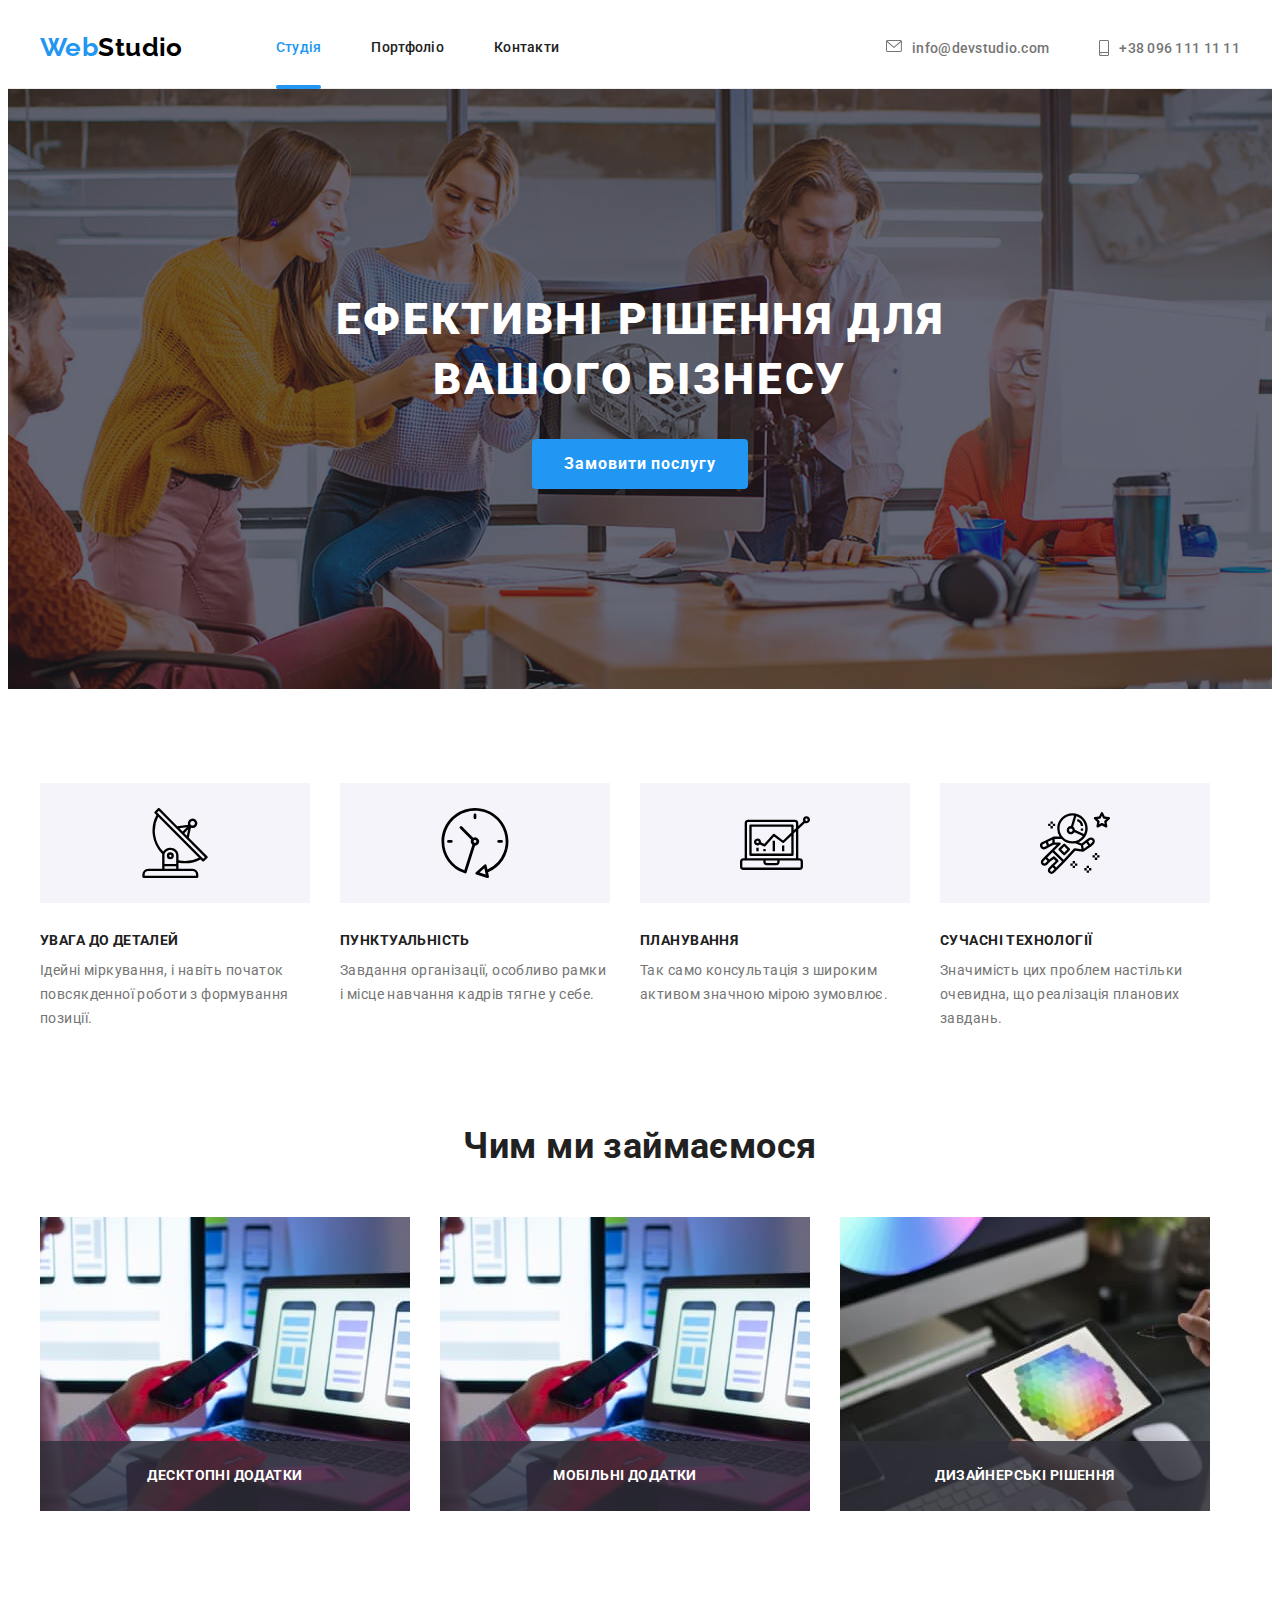
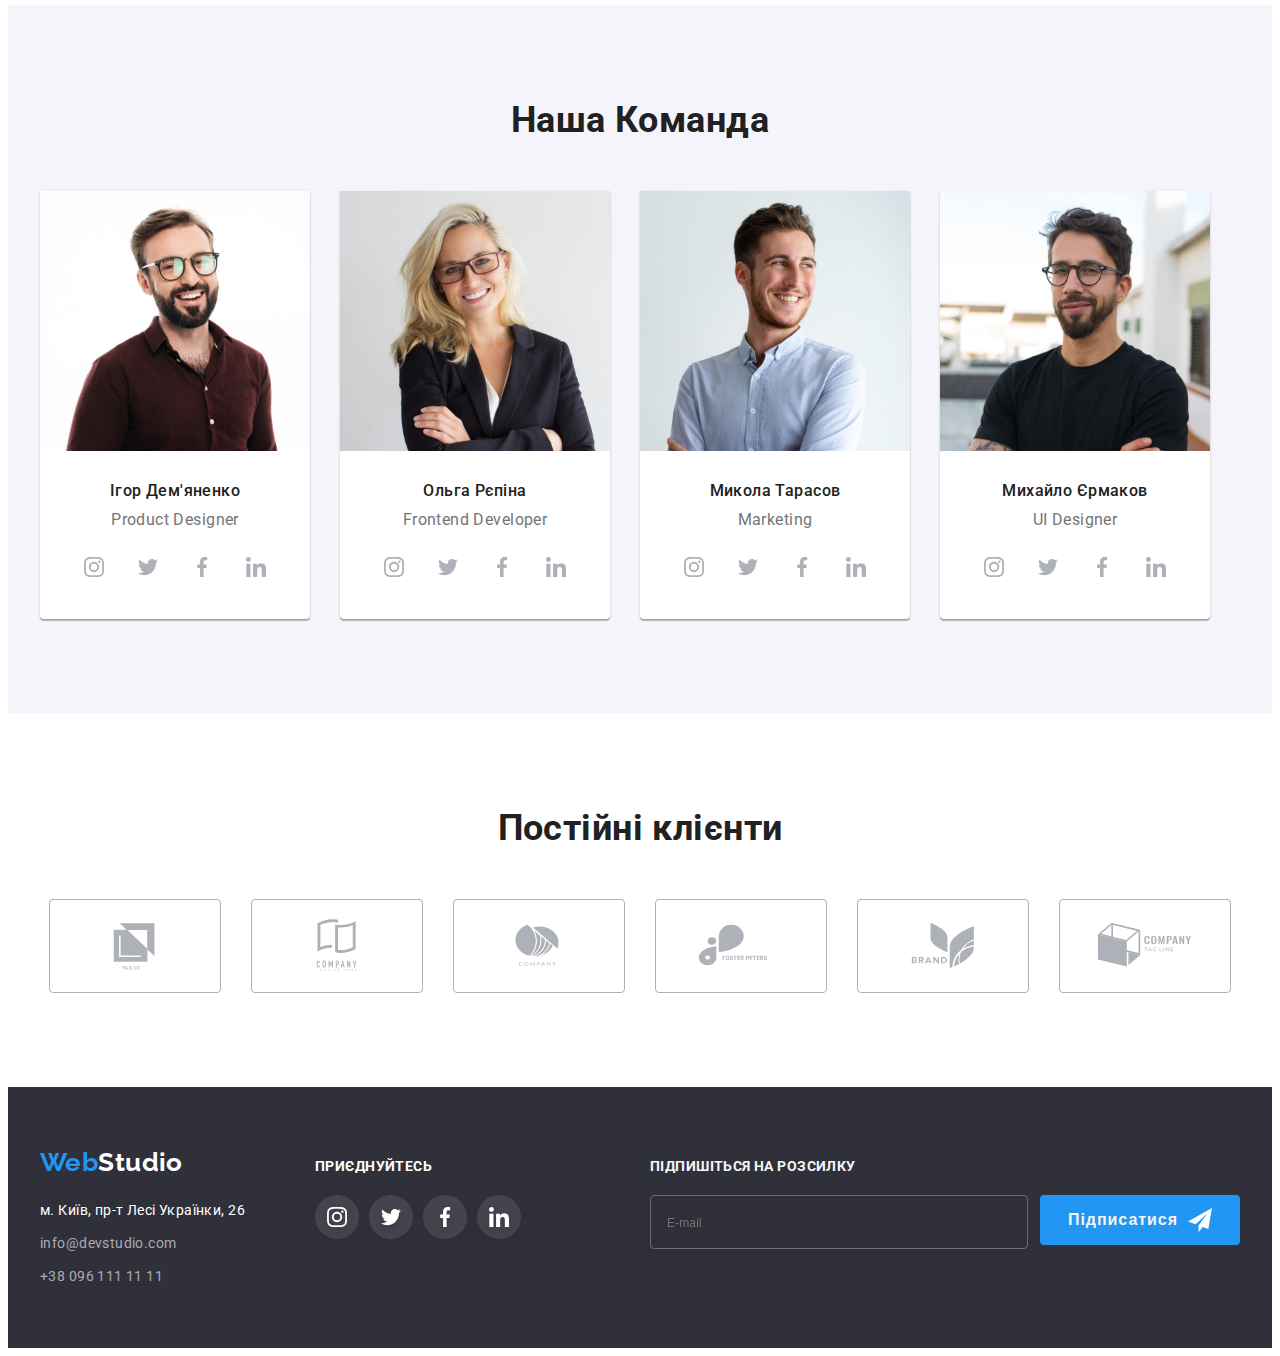
==== commit 81592dca: "finishedbem" ====
--- a/index.html
+++ b/index.html
@@ -27,27 +27,27 @@
   </head>
   <body class="page">
     <!--Шапка сайту-->
-    <header class="header-page">
-      <div class="container header__container">
+    <header class="header">
+      <div class="header__container container">
         <a class="logo" href="./index.html"
-          >Web<span class="logo-header">Studio</span></a
+          >Web<span class="header-logo">Studio</span></a
         >
-        <nav class="site-nav">
+        <nav class="nav">
           <ul class="nav__list">
-            <li class="list-item header__item">
+            <li class="nav__item list-item">
               <a class="nav__link active link current" href="./index.html">Студія</a>
             </li>
-            <li class="list-item header__item">
+            <li class="nav__item list-item">
               <a class="nav__link" href="./portfolio.html">Портфоліо</a>
             </li>
-            <li class="list-item header__item">
+            <li class="nav__item list-item">
               <a class="nav__link" href="">Контакти</a>
             </li>
           </ul>
         </nav>
         
 
-        <ul class="header__group list">
+        <ul class="header__group">
           <li class="list-item">
             <a class="link__contact" href="mailto:info@devstudio.com">
              <svg class="link-address" width="16" height="12">
@@ -69,7 +69,7 @@
     <!--Секція hero-->
     <main>
       <section class="hero">
-        <div class="container hero__container">
+        <div class="hero__container container">
           <h1 class="title">Ефективні рішення для вашого бізнесу</h1>
           <button class="hero__btn hero__btn--active" type="button" data-modal-open>Замовити послугу</button>
         </div>
@@ -79,8 +79,8 @@
       <section class="features section">
         <div class="container">
           <h2 hidden>Особливості</h2>
-          <ul class="list features__list">
-            <li class="list-item features__item">
+          <ul class="features__list list">
+            <li class="features__item list-item">
               <div class="features__icon-block"><svg class="features__icon" width="70" height="70">
                   <use href="./images/icons.svg#icon-antenna-1"></use>
                 </svg></div>
@@ -90,7 +90,7 @@
                 формування позиції.
               </p>
             </li>
-            <li class="list-item features__item">
+            <li class="features__item list-item">
               <div class="features__icon-block"><svg class="features__icon" width="70" height="70">
                   <use href="./images/icons.svg#icon-clock-1"></use>
                 </svg></div>
@@ -100,7 +100,7 @@
                 тягне у себе.
               </p>
             </li>
-            <li class="list-item features__item">
+            <li class="features__item list-item">
               <div class="features__icon-block"><svg class="features__icon" width="70" height="70">
                   <use href="./images/icons.svg#icon-diagram-1"></use>
                 </svg></div>
@@ -109,7 +109,7 @@
                 Так само консультація з широким активом значною мірою зумовлює.
               </p>
             </li>
-            <li class="list-item features__item">
+            <li class="features__item list-item">
               <div class="features__icon-block"><svg class="features__icon" width="70" height="70">
                   <use href="./images/icons.svg#icon-astronaut-1"></use>
                 </svg></div>
@@ -127,14 +127,14 @@
       <section class="services section">
         <div class="container">
           <h2 class="section-title">Чим ми займаємося</h2>
-          <ul class="list services__list">
-            <li class="list-item services__item">
+          <ul class="services__list">
+            <li class="services__item list-item">
               <div class="services__card">
                 <img class="img" src="./images/box2.jpg" alt="оптимізація" width="370">
                 <p class="services__description">Десктопні додатки</p>
               </div>
             </li>
-            <li class="list-item services__item">
+            <li class="services__item list-item">
               <div class="services__card">
               <img
                 class="img"
@@ -144,7 +144,7 @@
                 <p class="services__description">Мобільні додатки</p>
               </div>
             </li>
-            <li class="list-item services__item">
+            <li class="services__item list-item">
               <div class="services__card">
               <img
                 class="img"
@@ -162,7 +162,7 @@
       <section class="team section">
         <div class="container">
           <h2 class="section-title">Наша Команда</h2>
-          <ul class="list team__list">
+          <ul class="team__list list">
             <li class="team__item socials-item">
               <img
                 class="img"
@@ -391,7 +391,7 @@
     </main>
 
     <footer class="footer">
-      <div class="container footer__container">
+      <div class="footer__container container ">
         <div>
         <a class="logo-footer" href="./index.html"
           >Web<span class="logo-accent">Studio</span></a>
@@ -420,29 +420,29 @@
       <div class="social-links-block">
         <ul class="social-list-footer">
           <p class="social-links-title">приєднуйтесь</p>
-          <ul class="list footer__social-links">
-            <li class="list-item socials-item">
+          <ul class="footer__social-links list">
+            <li class="socials-item list-item ">
               <a class="social-links footer__sl" href="https://instagram.com" target="_blank" rel="noopener noreferrer"
                 aria-label="Instagram"><svg class="socials-icon si-footer" width="20" height="20">
                   <use href="./images/icons.svg#icon-instagram-2"></use>
                 </svg>
               </a>
             </li>
-            <li class="list-item socials-item">
+            <li class="socials-item list-item ">
               <a class="social-links footer__sl" href="https://twitter.com" target="_blank" rel="noopener noreferrer"
                 aria-label="Twitter"><svg class="socials-icon si-footer" width="20" height="20">
                   <use href="./images/icons.svg#icon-twitter-1"></use>
                 </svg>
               </a>
             </li>
-            <li class="list-item socials-item">
+            <li class="socials-item list-item ">
               <a class="social-links footer__sl" href="https://facebook.com" target="_blank" rel="noopener noreferrer"
                 aria-label="Facebook"><svg class="socials-icon si-footer" width="20" height="20">
                   <use href="./images/icons.svg#icon-facebook-1"></use>
                 </svg>
               </a>
             </li>
-            <li class="list-item socials-item">
+            <li class="socials-item list-item ">
               <a class="social-links footer__sl" href="https://linkedin.com" target="_blank" rel="noopener noreferrer"
                 aria-label="Linkedin"><svg class="socials-icon si-footer" width="20" height="20">
                   <use href="./images/icons.svg#icon-linkedin-1"></use>
--- a/css/main.min.css
+++ b/css/main.min.css
@@ -1 +1 @@
-:root{--main-font: roboto, sans-serif;--logo-font: raleway, sans-serif;--primary-color: #212121;--secondary-color: #757575;--hero-color: #ffffff;--primary-bkgcolor: #f5f5f5;--secondary-bkgcolor: #2f303a;--body-bgk: #f5f5f5;--button-color-hero: #2196f3;--button-color: #f5f4fa;--link-active: #2196f3;--light-bgk: #f5f4fa;--button-color-active: #188ce8;--logo-header: #000000;--contacts-footer: rgba(255, 255, 255, 0.6);--social-links: #AFB1B8;--type: cubic-bezier(0.4, 0, 0.2, 1);--time: 250ms}.visually-hidden{position:absolute;white-space:nowrap;width:1px;height:1px;overflow:hidden;border:0;padding:0;clip:rect(0 0 0 0);-webkit-clip-path:inset(50%);clip-path:inset(50%);margin:-1px}.page{font-size:14px;font-family:var(--main-font);letter-spacing:.03em;color:var(--primary-color)}.container{max-width:1200px;padding:0 15px 0 15px;margin-left:auto;margin-right:auto}.section{padding:94px 0;width:100%}img{display:block;max-width:100%;height:auto}.title{color:var(--hero-color);font-weight:900;font-size:44px;line-height:1.3636363636;text-align:center;text-transform:uppercase;letter-spacing:.06em;margin-top:0;margin-bottom:30px;width:696px;margin-left:auto;margin-right:auto}.section-title{font-weight:700;font-size:36px;line-height:1.17;text-align:center;margin-bottom:50px}.link__contact{display:-webkit-box;display:-ms-flexbox;display:flex;gap:10px;font-size:14px;font-weight:500;line-height:1.1428571429;text-decoration:none;letter-spacing:.02em;color:var(--secondary-color);margin-top:32px;margin-bottom:32px}.link-address{fill:currentColor;display:-webkit-box;display:-ms-flexbox;display:flex;gap:10px}.list-item,.list,.contacts-list,.btn-list,.work-list{list-style:none;font-style:normal}.link__contact:hover,.link__contact:focus{color:var(--link-active)}h1,h2,h3,p,ul{margin-top:0;margin-bottom:0;padding:0}.header{border-bottom:1px solid #ececec}.header__container{display:-webkit-box;display:-ms-flexbox;display:flex;-webkit-box-align:center;-ms-flex-align:center;align-items:center}.header__group{color:var(--secondary-color);font-weight:500;line-height:1.14;letter-spacing:.02em;display:-webkit-box;display:-ms-flexbox;display:flex;-webkit-box-align:center;-ms-flex-align:center;align-items:center}.header__item{position:relative;padding-top:32px;padding-bottom:32px}.header-link .header__item{display:block;-webkit-box-align:center;-ms-flex-align:center;align-items:center}.header__group .list-item+.list-item{margin-left:auto;margin-right:0}.header__group li{margin-right:50px}.site-nav{display:-webkit-box;display:-ms-flexbox;display:flex;-webkit-box-align:center;-ms-flex-align:center;align-items:center;margin-right:auto;margin-left:0}.current::after{position:absolute;content:"";left:0;bottom:-1px;display:block;width:100%;height:4px;background-color:var(--link-active);border-radius:2px}.active.current{color:var(--link-active)}.logo{font-style:Bold;font-size:26px;font-weight:700;color:var(--link-active);text-decoration:none;font-family:var(--logo-font);line-height:1.19;display:block;-webkit-box-align:center;-ms-flex-align:center;align-items:center;padding-top:24px;padding-bottom:25px}.logo-header{color:var(--logo-header)}.logo-footer{font-style:Bold;font-size:26px;font-weight:700;color:var(--link-active);text-decoration:none;font-family:var(--logo-font);line-height:1.19;display:block;-webkit-box-align:center;-ms-flex-align:center;align-items:center;margin-bottom:20px}.logo-accent{color:var(--hero-color);font-family:var(--logo-font);line-height:1.1923076923}.nav__list{font-weight:500;line-height:1.14;letter-spacing:.02em;display:-webkit-box;display:-ms-flexbox;display:flex;min-width:45px;margin-left:93px;margin-right:auto}.nav__link:hover,.nav__link:focus{color:var(--link-active)}.nav__link{text-decoration:none;color:var(--primary-color);-webkit-transition-property:color;transition-property:color;-webkit-transition-duration:250ms;transition-duration:250ms;-webkit-transition-timing-function:cubic-bezier(0.4, 0, 0.2, 1);transition-timing-function:cubic-bezier(0.4, 0, 0.2, 1)}.link:hover,.link:focus{color:var(--link-active)}.nav__list .header__item{margin-right:50px}.hero{background-image:-webkit-gradient(linear, left top, left bottom, from(rgba(47, 48, 58, 0.4)), to(rgba(47, 48, 58, 0.4))),url(../images/Img_hero.png);background-image:linear-gradient(rgba(47, 48, 58, 0.4), rgba(47, 48, 58, 0.4)),url(../images/Img_hero.png);background-color:var(--secondary-bkgcolor);max-width:1600px;background-position:center;background-repeat:no-repeat;background-size:cover;margin-left:auto;margin-right:auto;padding-top:200px;padding-bottom:200px}.hero__container{display:-webkit-box;display:-ms-flexbox;display:flex;text-align:center;-webkit-box-orient:vertical;-webkit-box-direction:normal;-ms-flex-direction:column;flex-direction:column}.hero__btn{-webkit-transition-property:background-color;transition-property:background-color;-webkit-transition-duration:250ms;transition-duration:250ms;-webkit-transition-timing-function:cubic-bezier(0.4, 0, 0.2, 1);transition-timing-function:cubic-bezier(0.4, 0, 0.2, 1);font-family:inherit;background-color:var(--button-color-hero);color:var(--hero-color);font-weight:700;font-size:16px;line-height:1.875;text-align:center;cursor:pointer;letter-spacing:.06em;border-radius:4px;padding:10px 32px;min-width:216px;min-height:50px;display:block;margin-left:auto;margin-right:auto;border:none}.hero__btn--active:active{background-color:var(--button-color-active)}.features{padding-bottom:0}.features__subtitle{font-size:14px;line-height:1.14;letter-spacing:.03em;text-transform:uppercase;margin-top:0;margin-bottom:10px}.features__list{display:-webkit-box;display:-ms-flexbox;display:flex;gap:30px}.features__item{width:270px}.features__icon{display:-webkit-box;display:-ms-flexbox;display:flex;border-radius:4px}.features__icon-block{display:-webkit-box;display:-ms-flexbox;display:flex;gap:30px;-webkit-box-align:center;-ms-flex-align:center;align-items:center;-webkit-box-pack:center;-ms-flex-pack:center;justify-content:center;width:270px;height:120px;background-color:var(--light-bgk);margin-bottom:30px}.features__desk{color:var(--secondary-color);font-size:14px;letter-spacing:.03em;line-height:1.71;font-weight:400}.services__list{display:-webkit-box;display:-ms-flexbox;display:flex;gap:30px}.services__item{width:370px}.services__card{position:relative}.services__description{position:absolute;font-weight:700;font-size:14px;line-height:1.14;letter-spacing:.03em;text-transform:uppercase;color:var(--hero-color);background-color:rgba(47,48,58,.8);text-align:center;display:-webkit-box;display:-ms-flexbox;display:flex;-webkit-box-align:center;-ms-flex-align:center;align-items:center;-webkit-box-pack:center;-ms-flex-pack:center;justify-content:center;width:100%;height:70px;right:0;bottom:0}.team{background-color:var(--light-bgk)}.team__list{display:-webkit-box;display:-ms-flexbox;display:flex;gap:30px}.team__item{background-color:var(--hero-color);width:270px;-webkit-box-shadow:0px 1px 3px rgba(0,0,0,.12),0px 1px 1px rgba(0,0,0,.14),0px 2px 1px rgba(0,0,0,.2);box-shadow:0px 1px 3px rgba(0,0,0,.12),0px 1px 1px rgba(0,0,0,.14),0px 2px 1px rgba(0,0,0,.2);border-radius:0px 0px 4px 4px}.team__name{font-weight:500;font-size:16px;line-height:1.19;text-align:center;margin-bottom:10px}.team__position{color:var(--secondary-color);font-weight:400;font-size:16px;line-height:1.19;text-align:center;margin-bottom:16px}.team .card{padding-top:30px;padding-bottom:30px}.socials{display:-webkit-box;display:-ms-flexbox;display:flex;gap:10px;-webkit-box-pack:center;-ms-flex-pack:center;justify-content:center}.social-links{width:44px;height:44px;background-color:var(--hero-color);border-radius:50%;display:-webkit-box;display:-ms-flexbox;display:flex;-webkit-box-align:center;-ms-flex-align:center;align-items:center;-webkit-box-pack:center;-ms-flex-pack:center;justify-content:center;color:var(--social-links);-webkit-transition-property:background-color;transition-property:background-color;-webkit-transition-duration:250ms;transition-duration:250ms;-webkit-transition-timing-function:cubic-bezier(0.4, 0, 0.2, 1);transition-timing-function:cubic-bezier(0.4, 0, 0.2, 1)}.social-links:hover,.social-links:focus{color:var(--hero-color);background-color:var(--link-active)}.socials-icon{fill:currentColor;-webkit-transition-property:color,background-color;transition-property:color,background-color;-webkit-transition-duration:250ms;transition-duration:250ms;-webkit-transition-timing-function:cubic-bezier(0.4, 0, 0.2, 1);transition-timing-function:cubic-bezier(0.4, 0, 0.2, 1)}.clients__list{display:-webkit-box;display:-ms-flexbox;display:flex;gap:30px;-webkit-box-pack:center;-ms-flex-pack:center;justify-content:center}.clients__icon{display:-webkit-box;display:-ms-flexbox;display:flex;fill:currentColor;-webkit-transition-property:color;transition-property:color;-webkit-transition-duration:250ms;transition-duration:250ms;-webkit-transition-timing-function:cubic-bezier(0.4, 0, 0.2, 1);transition-timing-function:cubic-bezier(0.4, 0, 0.2, 1)}.clients__link{color:var(--social-links);display:-webkit-box;display:-ms-flexbox;display:flex;-webkit-box-pack:center;-ms-flex-pack:center;justify-content:center;-webkit-box-align:center;-ms-flex-align:center;align-items:center;border:1px solid var(--social-links);border-radius:4px;width:170px;height:92px;-webkit-transition-property:border;transition-property:border;-webkit-transition-duration:250ms;transition-duration:250ms;-webkit-transition-timing-function:cubic-bezier(0.4, 0, 0.2, 1);transition-timing-function:cubic-bezier(0.4, 0, 0.2, 1)}.clients__link:hover,.clients__link:focus{border:1px solid var(--button-color-hero)}.footer{background-color:var(--secondary-bkgcolor);padding-top:60px;padding-bottom:60px}.footer__sl{background-color:rgba(255,255,255,.1);color:var(--hero-color);-webkit-filter:drop-shadow(0px 4px 4px rgba(0, 0, 0, 0.25));filter:drop-shadow(0px 4px 4px rgba(0, 0, 0, 0.25))}.footer__social-links{display:-webkit-box;display:-ms-flexbox;display:flex;gap:10px;-webkit-transition-property:background-color;transition-property:background-color;-webkit-transition-duration:250ms;transition-duration:250ms;-webkit-transition-timing-function:cubic-bezier(0.4, 0, 0.2, 1);transition-timing-function:cubic-bezier(0.4, 0, 0.2, 1)}.footer__send-mail{display:block;margin-left:auto}.footer__title{margin-bottom:20px;font-weight:700;font-size:14px;line-height:1.14;letter-spacing:.03em;text-transform:uppercase;color:var(--primary-bkgcolor)}.footer__input{padding-left:16px;width:358px;height:50px;background-color:rgba(0,0,0,0);color:var(--light-bgk);border:1px solid rgba(255,255,255,.3);-webkit-filter:drop-shadow(0px 4px 4px rgba(0, 0, 0, 0.15));filter:drop-shadow(0px 4px 4px rgba(0, 0, 0, 0.15));border-radius:4px;-webkit-transition-property:border-color;transition-property:border-color;-webkit-transition-duration:250ms;transition-duration:250ms;-webkit-transition-timing-function:cubic-bezier(0.4, 0, 0.2, 1);transition-timing-function:cubic-bezier(0.4, 0, 0.2, 1)}.footer__btn{display:-webkit-box;display:-ms-flexbox;display:flex;gap:10px;-webkit-box-pack:center;-ms-flex-pack:center;justify-content:center;-webkit-box-align:center;-ms-flex-align:center;align-items:center;text-align:center;min-width:200px;height:50px;font-weight:700;font-size:16px;line-height:1.87;letter-spacing:.06em;background-color:var(--link-active);color:var(--primary-bkgcolor);border:none;border-radius:4px;cursor:pointer;-webkit-transition-property:background-color;transition-property:background-color;-webkit-transition-duration:250ms;transition-duration:250ms;-webkit-transition-timing-function:cubic-bezier(0.4, 0, 0.2, 1);transition-timing-function:cubic-bezier(0.4, 0, 0.2, 1)}.footer__btn:hover,.footer__btn:focus{background-color:var(--button-color-active)}.footer__send-block{display:-webkit-box;display:-ms-flexbox;display:flex;gap:12px;margin-top:20px}.footer__send{fill:currentColor}.footer__input:focus,.footer__input:hover{border-color:var(--link-active)}.address{font-size:14px;line-height:1.7142857143;text-decoration:none;color:var(--hero-color)}.address-footer{display:-webkit-box;display:-ms-flexbox;display:flex}.contacts{font-size:14px;line-height:1.7142857143;text-decoration:none;color:var(--contacts-footer)}.contact-mail{margin-bottom:9px}.contact-address{margin-bottom:9px}.social-links-block{display:-webkit-box;display:-ms-flexbox;display:flex}.footer__container{display:-webkit-box;display:-ms-flexbox;display:flex;gap:70px;-webkit-box-align:baseline;-ms-flex-align:baseline;align-items:baseline}.social-links-title{font-weight:700;font-size:14px;line-height:1.14;letter-spacing:.03em;text-transform:uppercase;color:var(--hero-color);margin-bottom:20px}.filters{display:-webkit-box;display:-ms-flexbox;display:flex;-webkit-box-pack:center;-ms-flex-pack:center;justify-content:center;margin-bottom:50px}.filters__btn{font-family:inherit;background-color:var(--button-color);color:var(--primary-color);font-size:16px;font-weight:500;line-height:1.625;text-align:center;cursor:pointer;border:none;border-radius:4px;padding:6px 22px;display:inline-block;min-width:73px;margin-right:8px;-webkit-transition-property:background-color,color,-webkit-filter;transition-property:background-color,color,-webkit-filter;transition-property:background-color,color,filter;transition-property:background-color,color,filter,-webkit-filter;-webkit-transition-duration:250ms;transition-duration:250ms;-webkit-transition-timing-function:cubic-bezier(0.4, 0, 0.2, 1);transition-timing-function:cubic-bezier(0.4, 0, 0.2, 1)}.filters__btn:hover,.filters__btn:focus{color:var(--hero-color);background-color:var(--link-active);-webkit-filter:drop-shadow(0px 4px 4px rgba(0, 0, 0, 0.25));filter:drop-shadow(0px 4px 4px rgba(0, 0, 0, 0.25))}.btn-all{padding:6px 25px}.page-body{background-color:var(--hero-color)}.portfolio__cards{background:#fff;border-top:1px solid #eee;border-bottom:1px solid #eee;border-left:1px solid #eee;border-right:1px solid #eee;padding:20px 24px 20px 24px}.portfolio__link:hover,.portfolio__link:focus{-webkit-filter:drop-shadow(0px 4px 4px rgba(0, 0, 0, 0.25));filter:drop-shadow(0px 4px 4px rgba(0, 0, 0, 0.25))}.portfolio__link{display:block;text-decoration:none}.portfolio__link:hover .overlay,.portfolio__link:focus.overlay{-webkit-transform:translateY(0);transform:translateY(0);opacity:1}.project-name{font-size:18px;font-weight:700;line-height:2;letter-spacing:.06em;color:var(--primary-color)}.work-type{color:var(--secondary-color);font-size:16px;line-height:1.875;margin-top:4px}.works{display:-webkit-box;display:-ms-flexbox;display:flex;-ms-flex-wrap:wrap;flex-wrap:wrap;gap:30px}.work-list{width:370px}.cards-overlay{position:relative;overflow:hidden}.overlay{position:absolute;top:0;left:0;-webkit-user-select:none;-moz-user-select:none;-ms-user-select:none;user-select:none;-webkit-transform:translateY(110%);transform:translateY(110%);-webkit-transition:-webkit-transform 250ms cubic-bezier(0.4, 0, 0.2, 1);transition:-webkit-transform 250ms cubic-bezier(0.4, 0, 0.2, 1);transition:transform 250ms cubic-bezier(0.4, 0, 0.2, 1);transition:transform 250ms cubic-bezier(0.4, 0, 0.2, 1), -webkit-transform 250ms cubic-bezier(0.4, 0, 0.2, 1);display:-webkit-box;display:-ms-flexbox;display:flex;-webkit-box-align:center;-ms-flex-align:center;align-items:center;-webkit-box-pack:center;-ms-flex-pack:center;justify-content:center;width:100%;height:100%;padding:24px;padding-right:24px;color:var(--hero-color);font-weight:400;font-size:18px;line-height:1.56;letter-spacing:.03em;background:rgba(33,150,243,.9);-webkit-box-shadow:0px 4px 4px rgba(0,0,0,.25);box-shadow:0px 4px 4px rgba(0,0,0,.25)}.overlay.is-hidden{opacity:1}.backdrop{position:fixed;top:0;left:0;width:100%;height:100%;background-color:rgba(0,0,0,.2);-webkit-transition:visibility 750ms,opacity 750ms;transition:visibility 750ms,opacity 750ms}.backdrop.is-hidden{opacity:0;pointer-events:none;visibility:hidden}.modal{position:absolute;top:50%;left:50%;-webkit-transform:translate(-50%, -50%);transform:translate(-50%, -50%);width:528px;height:581px;background-color:var(--hero-color);-webkit-box-shadow:0px 1px 3px rgba(0,0,0,.12),0px 1px 1px rgba(0,0,0,.14),0px 2px 1px rgba(0,0,0,.2);box-shadow:0px 1px 3px rgba(0,0,0,.12),0px 1px 1px rgba(0,0,0,.14),0px 2px 1px rgba(0,0,0,.2);border-radius:4px}.modal__btn{position:absolute;top:8px;right:8px;padding:0;background-color:var(--hero-color);border:1px solid rgba(0,0,0,.1);border-radius:50%;display:-webkit-box;display:-ms-flexbox;display:flex;-webkit-box-align:center;-ms-flex-align:center;align-items:center;-webkit-box-pack:center;-ms-flex-pack:center;justify-content:center;width:30px;height:30px;cursor:pointer;-webkit-transition:fill 250ms cubic-bezier(0.4, 0, 0.2, 1);transition:fill 250ms cubic-bezier(0.4, 0, 0.2, 1)}.modal__btn:hover,.modal__btn:focus{fill:var(--button-color-active)}input::-webkit-input-placeholder{color:var(--secondary-color);font-weight:400;font-size:12px;line-height:1.16;letter-spacing:.01em}input::-moz-placeholder{color:var(--secondary-color);font-weight:400;font-size:12px;line-height:1.16;letter-spacing:.01em}input:-ms-input-placeholder{color:var(--secondary-color);font-weight:400;font-size:12px;line-height:1.16;letter-spacing:.01em}input::-ms-input-placeholder{color:var(--secondary-color);font-weight:400;font-size:12px;line-height:1.16;letter-spacing:.01em}input::placeholder{color:var(--secondary-color);font-weight:400;font-size:12px;line-height:1.16;letter-spacing:.01em}.register-form__title{display:block;text-align:center;margin-bottom:12px;font-weight:700;font-size:20px;line-height:1.15;letter-spacing:.03em;margin-top:40px}.register-form__group{margin-bottom:20px;margin-left:40px;margin-right:40px}.register-form__field{position:relative;display:block;margin-bottom:10px}.register-form__label{display:block;font-weight:400;font-size:12px;line-height:1.17;letter-spacing:.01em;color:var(--secondary-color)}.register-form__input{width:100%;height:40px;padding-left:40px;padding-right:40px;margin-top:4px;border:1px solid rgba(33,33,33,.2);border-radius:4px;outline:rgba(0,0,0,0);-webkit-transition:border-color 250ms cubic-bezier(0.4, 0, 0.2, 1);transition:border-color 250ms cubic-bezier(0.4, 0, 0.2, 1)}.register-form__input:focus,.register-form__input:hover{border-color:var(--link-active)}.register-form__input:focus+.register-form-icon{fill:var(--link-active)}.register-form__input:hover+.register-form-icon{fill:var(--link-active)}.register-form__icon{position:absolute;top:65%;left:10px;-webkit-transform:translateY(-50%);transform:translateY(-50%);-webkit-transition:fill 250ms cubic-bezier(0.4, 0, 0.2, 1);transition:fill 250ms cubic-bezier(0.4, 0, 0.2, 1)}.register-form__desc{font-weight:400;font-size:14px;line-height:1.71;letter-spacing:.03em;color:var(--secondary-color)}.register-form__heading{display:block;margin-bottom:4px;font-weight:400;font-size:12px;line-height:1.17;letter-spacing:.01em;color:var(--secondary-color)}.register-form__message{display:block;width:100%;height:120px;padding:18px;resize:none;outline:rgba(0,0,0,0);border:1px solid rgba(33,33,33,.2);border-radius:4px;font-size:12px;-webkit-transition:border-color 250ms cubic-bezier(0.4, 0, 0.2, 1);transition:border-color 250ms cubic-bezier(0.4, 0, 0.2, 1)}.register-form__message:focus,.register-form__message:hover{border-color:var(--link-active)}.register-form__message::-webkit-input-placeholder{font-weight:400;font-size:12px;line-height:1.17;letter-spacing:.01em;color:rgba(117,117,117,.5)}.register-form__message::-moz-placeholder{font-weight:400;font-size:12px;line-height:1.17;letter-spacing:.01em;color:rgba(117,117,117,.5)}.register-form__message:-ms-input-placeholder{font-weight:400;font-size:12px;line-height:1.17;letter-spacing:.01em;color:rgba(117,117,117,.5)}.register-form__message::-ms-input-placeholder{font-weight:400;font-size:12px;line-height:1.17;letter-spacing:.01em;color:rgba(117,117,117,.5)}.register-form__message::placeholder{font-weight:400;font-size:12px;line-height:1.17;letter-spacing:.01em;color:rgba(117,117,117,.5)}.register-form__agreement{display:-webkit-box;display:-ms-flexbox;display:flex;-webkit-box-align:center;-ms-flex-align:center;align-items:center;-webkit-box-pack:center;-ms-flex-pack:center;justify-content:center;gap:8px;margin-bottom:30px}.register-form__link{color:var(--link-active)}.register-form__checkbox:checked+.register-form__icons .icon-checked{opacity:1}.register-form__checkbox:checked+.register-form__icons .icon-unchecked{opacity:0}.register-form__btn{display:block;margin:0 auto;width:200px;height:50px;left:700px;top:712px;border:none;border-radius:4px;background-color:var(--button-color-hero);color:var(--primary-bkgcolor);font-weight:700;font-size:16px;line-height:1.88;letter-spacing:.06em;cursor:pointer;-webkit-filter:drop-shadow(0px 4px 4px rgba(0, 0, 0, 0.25));filter:drop-shadow(0px 4px 4px rgba(0, 0, 0, 0.25));-webkit-transition:background-color 250ms cubic-bezier(0.4, 0, 0.2, 1);transition:background-color 250ms cubic-bezier(0.4, 0, 0.2, 1)}.register-form__btn:hover,.register-form__btn:focus{background-color:var(--button-color-active)}.icon-checked{opacity:0;-webkit-transition:opacity 250ms cubic-bezier(0.4, 0, 0.2, 1);transition:opacity 250ms cubic-bezier(0.4, 0, 0.2, 1)}.icon-unchecked{opacity:1;-webkit-transition:opacity 250ms cubic-bezier(0.4, 0, 0.2, 1);transition:opacity 250ms cubic-bezier(0.4, 0, 0.2, 1)}/*# sourceMappingURL=main.min.css.map */+:root{--main-font: roboto, sans-serif;--logo-font: raleway, sans-serif;--primary-color: #212121;--secondary-color: #757575;--hero-color: #ffffff;--primary-bkgcolor: #f5f5f5;--secondary-bkgcolor: #2f303a;--body-bgk: #f5f5f5;--button-color-hero: #2196f3;--button-color: #f5f4fa;--link-active: #2196f3;--light-bgk: #f5f4fa;--button-color-active: #188ce8;--logo-header: #000000;--contacts-footer: rgba(255, 255, 255, 0.6);--social-links: #AFB1B8;--type: cubic-bezier(0.4, 0, 0.2, 1);--time: 250ms}.visually-hidden{position:absolute;white-space:nowrap;width:1px;height:1px;overflow:hidden;border:0;padding:0;clip:rect(0 0 0 0);-webkit-clip-path:inset(50%);clip-path:inset(50%);margin:-1px}.page{font-size:14px;font-family:var(--main-font);letter-spacing:.03em;color:var(--primary-color)}.container{max-width:1200px;padding:0 15px 0 15px;margin-left:auto;margin-right:auto}.section{padding:94px 0;width:100%}img{display:block;max-width:100%;height:auto}.title{color:var(--hero-color);font-weight:900;font-size:44px;line-height:1.3636363636;text-align:center;text-transform:uppercase;letter-spacing:.06em;margin-top:0;margin-bottom:30px;width:696px;margin-left:auto;margin-right:auto}.section-title{font-weight:700;font-size:36px;line-height:1.17;text-align:center;margin-bottom:50px}.link__contact{display:-webkit-box;display:-ms-flexbox;display:flex;gap:10px;font-size:14px;font-weight:500;line-height:1.1428571429;text-decoration:none;letter-spacing:.02em;color:var(--secondary-color);margin-top:32px;margin-bottom:32px}.link-address{fill:currentColor;display:-webkit-box;display:-ms-flexbox;display:flex;gap:10px}.list-item,.list,.contacts-list,.btn-list,.work-list{list-style:none;font-style:normal}.link__contact:hover,.link__contact:focus{color:var(--link-active)}h1,h2,h3,p,ul{margin-top:0;margin-bottom:0;padding:0}.header{border-bottom:1px solid #ececec}.header__container{display:-webkit-box;display:-ms-flexbox;display:flex;-webkit-box-align:center;-ms-flex-align:center;align-items:center}.header__group{color:var(--secondary-color);font-weight:500;line-height:1.14;letter-spacing:.02em;display:-webkit-box;display:-ms-flexbox;display:flex;-webkit-box-align:center;-ms-flex-align:center;align-items:center}.header-link{display:block;-webkit-box-align:center;-ms-flex-align:center;align-items:center}.header__group .list-item+.list-item{margin-left:auto;margin-right:0}.header__group li{margin-right:50px}.current::after{position:absolute;content:"";left:0;bottom:-1px;display:block;width:100%;height:4px;background-color:var(--link-active);border-radius:2px}.active.current{color:var(--link-active)}.logo{font-style:Bold;font-size:26px;font-weight:700;color:var(--link-active);text-decoration:none;font-family:var(--logo-font);line-height:1.19;display:block;-webkit-box-align:center;-ms-flex-align:center;align-items:center;padding-top:24px;padding-bottom:25px}.header-logo{color:var(--logo-header)}.logo-footer{font-style:Bold;font-size:26px;font-weight:700;color:var(--link-active);text-decoration:none;font-family:var(--logo-font);line-height:1.19;display:block;-webkit-box-align:center;-ms-flex-align:center;align-items:center;margin-bottom:20px}.logo-accent{color:var(--hero-color);font-family:var(--logo-font);line-height:1.1923076923}.nav__list{font-weight:500;line-height:1.14;letter-spacing:.02em;display:-webkit-box;display:-ms-flexbox;display:flex;min-width:45px;margin-left:93px;margin-right:auto}.nav__link:hover,.nav__link:focus{color:var(--link-active)}.nav__link{text-decoration:none;color:var(--primary-color);-webkit-transition-property:color;transition-property:color;-webkit-transition-duration:250ms;transition-duration:250ms;-webkit-transition-timing-function:cubic-bezier(0.4, 0, 0.2, 1);transition-timing-function:cubic-bezier(0.4, 0, 0.2, 1)}.link:hover,.link:focus{color:var(--link-active)}.nav__list{margin-right:50px}.nav{display:-webkit-box;display:-ms-flexbox;display:flex;-webkit-box-align:center;-ms-flex-align:center;align-items:center;margin-right:auto;margin-left:0}.nav__item{position:relative;padding-top:32px;padding-bottom:32px;margin-right:50px;display:block;-webkit-box-align:center;-ms-flex-align:center;align-items:center}.hero{background-image:-webkit-gradient(linear, left top, left bottom, from(rgba(47, 48, 58, 0.4)), to(rgba(47, 48, 58, 0.4))),url(../images/Img_hero.png);background-image:linear-gradient(rgba(47, 48, 58, 0.4), rgba(47, 48, 58, 0.4)),url(../images/Img_hero.png);background-color:var(--secondary-bkgcolor);max-width:1600px;background-position:center;background-repeat:no-repeat;background-size:cover;margin-left:auto;margin-right:auto;padding-top:200px;padding-bottom:200px}.hero__container{display:-webkit-box;display:-ms-flexbox;display:flex;text-align:center;-webkit-box-orient:vertical;-webkit-box-direction:normal;-ms-flex-direction:column;flex-direction:column}.hero__btn{-webkit-transition-property:background-color;transition-property:background-color;-webkit-transition-duration:250ms;transition-duration:250ms;-webkit-transition-timing-function:cubic-bezier(0.4, 0, 0.2, 1);transition-timing-function:cubic-bezier(0.4, 0, 0.2, 1);font-family:inherit;background-color:var(--button-color-hero);color:var(--hero-color);font-weight:700;font-size:16px;line-height:1.875;text-align:center;cursor:pointer;letter-spacing:.06em;border-radius:4px;padding:10px 32px;min-width:216px;min-height:50px;display:block;margin-left:auto;margin-right:auto;border:none}.hero__btn--active:active{background-color:var(--button-color-active)}.features{padding-bottom:0}.features__subtitle{font-size:14px;line-height:1.14;letter-spacing:.03em;text-transform:uppercase;margin-top:0;margin-bottom:10px}.features__list{display:-webkit-box;display:-ms-flexbox;display:flex;gap:30px}.features__item{width:270px}.features__icon{display:-webkit-box;display:-ms-flexbox;display:flex;border-radius:4px}.features__icon-block{display:-webkit-box;display:-ms-flexbox;display:flex;gap:30px;-webkit-box-align:center;-ms-flex-align:center;align-items:center;-webkit-box-pack:center;-ms-flex-pack:center;justify-content:center;width:270px;height:120px;background-color:var(--light-bgk);margin-bottom:30px}.features__desk{color:var(--secondary-color);font-size:14px;letter-spacing:.03em;line-height:1.71;font-weight:400}.services__list{display:-webkit-box;display:-ms-flexbox;display:flex;gap:30px}.services__item{width:370px}.services__card{position:relative}.services__description{position:absolute;font-weight:700;font-size:14px;line-height:1.14;letter-spacing:.03em;text-transform:uppercase;color:var(--hero-color);background-color:rgba(47,48,58,.8);text-align:center;display:-webkit-box;display:-ms-flexbox;display:flex;-webkit-box-align:center;-ms-flex-align:center;align-items:center;-webkit-box-pack:center;-ms-flex-pack:center;justify-content:center;width:100%;height:70px;right:0;bottom:0}.team{background-color:var(--light-bgk)}.team__list{display:-webkit-box;display:-ms-flexbox;display:flex;gap:30px}.team__item{background-color:var(--hero-color);width:270px;-webkit-box-shadow:0px 1px 3px rgba(0,0,0,.12),0px 1px 1px rgba(0,0,0,.14),0px 2px 1px rgba(0,0,0,.2);box-shadow:0px 1px 3px rgba(0,0,0,.12),0px 1px 1px rgba(0,0,0,.14),0px 2px 1px rgba(0,0,0,.2);border-radius:0px 0px 4px 4px}.team__name{font-weight:500;font-size:16px;line-height:1.19;text-align:center;margin-bottom:10px}.team__position{color:var(--secondary-color);font-weight:400;font-size:16px;line-height:1.19;text-align:center;margin-bottom:16px}.team .card{padding-top:30px;padding-bottom:30px}.socials{display:-webkit-box;display:-ms-flexbox;display:flex;gap:10px;-webkit-box-pack:center;-ms-flex-pack:center;justify-content:center}.social-links{width:44px;height:44px;background-color:var(--hero-color);border-radius:50%;display:-webkit-box;display:-ms-flexbox;display:flex;-webkit-box-align:center;-ms-flex-align:center;align-items:center;-webkit-box-pack:center;-ms-flex-pack:center;justify-content:center;color:var(--social-links);-webkit-transition-property:background-color;transition-property:background-color;-webkit-transition-duration:250ms;transition-duration:250ms;-webkit-transition-timing-function:cubic-bezier(0.4, 0, 0.2, 1);transition-timing-function:cubic-bezier(0.4, 0, 0.2, 1)}.social-links:hover,.social-links:focus{color:var(--hero-color);background-color:var(--link-active)}.socials-icon{fill:currentColor;-webkit-transition-property:color,background-color;transition-property:color,background-color;-webkit-transition-duration:250ms;transition-duration:250ms;-webkit-transition-timing-function:cubic-bezier(0.4, 0, 0.2, 1);transition-timing-function:cubic-bezier(0.4, 0, 0.2, 1)}.clients__list{display:-webkit-box;display:-ms-flexbox;display:flex;gap:30px;-webkit-box-pack:center;-ms-flex-pack:center;justify-content:center}.clients__icon{display:-webkit-box;display:-ms-flexbox;display:flex;fill:currentColor;-webkit-transition-property:color;transition-property:color;-webkit-transition-duration:250ms;transition-duration:250ms;-webkit-transition-timing-function:cubic-bezier(0.4, 0, 0.2, 1);transition-timing-function:cubic-bezier(0.4, 0, 0.2, 1)}.clients__link{color:var(--social-links);display:-webkit-box;display:-ms-flexbox;display:flex;-webkit-box-pack:center;-ms-flex-pack:center;justify-content:center;-webkit-box-align:center;-ms-flex-align:center;align-items:center;border:1px solid var(--social-links);border-radius:4px;width:170px;height:92px;-webkit-transition-property:border;transition-property:border;-webkit-transition-duration:250ms;transition-duration:250ms;-webkit-transition-timing-function:cubic-bezier(0.4, 0, 0.2, 1);transition-timing-function:cubic-bezier(0.4, 0, 0.2, 1)}.clients__link:hover,.clients__link:focus{border:1px solid var(--button-color-hero)}.footer{background-color:var(--secondary-bkgcolor);padding-top:60px;padding-bottom:60px}.footer__sl{background-color:rgba(255,255,255,.1);color:var(--hero-color);-webkit-filter:drop-shadow(0px 4px 4px rgba(0, 0, 0, 0.25));filter:drop-shadow(0px 4px 4px rgba(0, 0, 0, 0.25))}.footer__social-links{display:-webkit-box;display:-ms-flexbox;display:flex;gap:10px;-webkit-transition-property:background-color;transition-property:background-color;-webkit-transition-duration:250ms;transition-duration:250ms;-webkit-transition-timing-function:cubic-bezier(0.4, 0, 0.2, 1);transition-timing-function:cubic-bezier(0.4, 0, 0.2, 1)}.footer__send-mail{display:block;margin-left:auto}.footer__title{margin-bottom:20px;font-weight:700;font-size:14px;line-height:1.14;letter-spacing:.03em;text-transform:uppercase;color:var(--primary-bkgcolor)}.footer__input{padding-left:16px;width:358px;height:50px;background-color:rgba(0,0,0,0);color:var(--light-bgk);border:1px solid rgba(255,255,255,.3);-webkit-filter:drop-shadow(0px 4px 4px rgba(0, 0, 0, 0.15));filter:drop-shadow(0px 4px 4px rgba(0, 0, 0, 0.15));border-radius:4px;-webkit-transition-property:border-color;transition-property:border-color;-webkit-transition-duration:250ms;transition-duration:250ms;-webkit-transition-timing-function:cubic-bezier(0.4, 0, 0.2, 1);transition-timing-function:cubic-bezier(0.4, 0, 0.2, 1)}.footer__btn{display:-webkit-box;display:-ms-flexbox;display:flex;gap:10px;-webkit-box-pack:center;-ms-flex-pack:center;justify-content:center;-webkit-box-align:center;-ms-flex-align:center;align-items:center;text-align:center;min-width:200px;height:50px;font-weight:700;font-size:16px;line-height:1.87;letter-spacing:.06em;background-color:var(--link-active);color:var(--primary-bkgcolor);border:none;border-radius:4px;cursor:pointer;-webkit-transition-property:background-color;transition-property:background-color;-webkit-transition-duration:250ms;transition-duration:250ms;-webkit-transition-timing-function:cubic-bezier(0.4, 0, 0.2, 1);transition-timing-function:cubic-bezier(0.4, 0, 0.2, 1)}.footer__btn:hover,.footer__btn:focus{background-color:var(--button-color-active)}.footer__send-block{display:-webkit-box;display:-ms-flexbox;display:flex;gap:12px;margin-top:20px}.footer__send{fill:currentColor}.footer__input:focus,.footer__input:hover{border-color:var(--link-active)}.address{font-size:14px;line-height:1.7142857143;text-decoration:none;color:var(--hero-color)}.address-footer{display:-webkit-box;display:-ms-flexbox;display:flex}.contacts{font-size:14px;line-height:1.7142857143;text-decoration:none;color:var(--contacts-footer)}.contact-mail{margin-bottom:9px}.contact-address{margin-bottom:9px}.social-links-block{display:-webkit-box;display:-ms-flexbox;display:flex}.footer__container{display:-webkit-box;display:-ms-flexbox;display:flex;gap:70px;-webkit-box-align:baseline;-ms-flex-align:baseline;align-items:baseline}.social-links-title{font-weight:700;font-size:14px;line-height:1.14;letter-spacing:.03em;text-transform:uppercase;color:var(--hero-color);margin-bottom:20px}.filters{display:-webkit-box;display:-ms-flexbox;display:flex;-webkit-box-pack:center;-ms-flex-pack:center;justify-content:center;margin-bottom:50px}.filters__btn{font-family:inherit;background-color:var(--button-color);color:var(--primary-color);font-size:16px;font-weight:500;line-height:1.625;text-align:center;cursor:pointer;border:none;border-radius:4px;padding:6px 22px;display:inline-block;min-width:73px;margin-right:8px;-webkit-transition-property:background-color,color,-webkit-filter;transition-property:background-color,color,-webkit-filter;transition-property:background-color,color,filter;transition-property:background-color,color,filter,-webkit-filter;-webkit-transition-duration:250ms;transition-duration:250ms;-webkit-transition-timing-function:cubic-bezier(0.4, 0, 0.2, 1);transition-timing-function:cubic-bezier(0.4, 0, 0.2, 1)}.filters__btn:hover,.filters__btn:focus{color:var(--hero-color);background-color:var(--link-active);-webkit-filter:drop-shadow(0px 4px 4px rgba(0, 0, 0, 0.25));filter:drop-shadow(0px 4px 4px rgba(0, 0, 0, 0.25))}.btn-all{padding:6px 25px}.page-body{background-color:var(--hero-color)}.portfolio__cards{background:#fff;border-top:1px solid #eee;border-bottom:1px solid #eee;border-left:1px solid #eee;border-right:1px solid #eee;padding:20px 24px 20px 24px}.portfolio__link:hover,.portfolio__link:focus{-webkit-filter:drop-shadow(0px 4px 4px rgba(0, 0, 0, 0.25));filter:drop-shadow(0px 4px 4px rgba(0, 0, 0, 0.25))}.portfolio__link{display:block;text-decoration:none}.portfolio__link:hover .overlay,.portfolio__link:focus.overlay{-webkit-transform:translateY(0);transform:translateY(0);opacity:1}.project-name{font-size:18px;font-weight:700;line-height:2;letter-spacing:.06em;color:var(--primary-color)}.work-type{color:var(--secondary-color);font-size:16px;line-height:1.875;margin-top:4px}.works{display:-webkit-box;display:-ms-flexbox;display:flex;-ms-flex-wrap:wrap;flex-wrap:wrap;gap:30px}.work-list{width:370px}.cards-overlay{position:relative;overflow:hidden}.overlay{position:absolute;top:0;left:0;-webkit-user-select:none;-moz-user-select:none;-ms-user-select:none;user-select:none;-webkit-transform:translateY(110%);transform:translateY(110%);-webkit-transition:-webkit-transform 250ms cubic-bezier(0.4, 0, 0.2, 1);transition:-webkit-transform 250ms cubic-bezier(0.4, 0, 0.2, 1);transition:transform 250ms cubic-bezier(0.4, 0, 0.2, 1);transition:transform 250ms cubic-bezier(0.4, 0, 0.2, 1), -webkit-transform 250ms cubic-bezier(0.4, 0, 0.2, 1);display:-webkit-box;display:-ms-flexbox;display:flex;-webkit-box-align:center;-ms-flex-align:center;align-items:center;-webkit-box-pack:center;-ms-flex-pack:center;justify-content:center;width:100%;height:100%;padding:24px;padding-right:24px;color:var(--hero-color);font-weight:400;font-size:18px;line-height:1.56;letter-spacing:.03em;background:rgba(33,150,243,.9);-webkit-box-shadow:0px 4px 4px rgba(0,0,0,.25);box-shadow:0px 4px 4px rgba(0,0,0,.25)}.overlay.is-hidden{opacity:1}.backdrop{position:fixed;top:0;left:0;width:100%;height:100%;background-color:rgba(0,0,0,.2);-webkit-transition:visibility 750ms,opacity 750ms;transition:visibility 750ms,opacity 750ms}.backdrop.is-hidden{opacity:0;pointer-events:none;visibility:hidden}.modal{position:absolute;top:50%;left:50%;-webkit-transform:translate(-50%, -50%);transform:translate(-50%, -50%);width:528px;height:581px;background-color:var(--hero-color);-webkit-box-shadow:0px 1px 3px rgba(0,0,0,.12),0px 1px 1px rgba(0,0,0,.14),0px 2px 1px rgba(0,0,0,.2);box-shadow:0px 1px 3px rgba(0,0,0,.12),0px 1px 1px rgba(0,0,0,.14),0px 2px 1px rgba(0,0,0,.2);border-radius:4px}.modal__btn{position:absolute;top:8px;right:8px;padding:0;background-color:var(--hero-color);border:1px solid rgba(0,0,0,.1);border-radius:50%;display:-webkit-box;display:-ms-flexbox;display:flex;-webkit-box-align:center;-ms-flex-align:center;align-items:center;-webkit-box-pack:center;-ms-flex-pack:center;justify-content:center;width:30px;height:30px;cursor:pointer;-webkit-transition:fill 250ms cubic-bezier(0.4, 0, 0.2, 1);transition:fill 250ms cubic-bezier(0.4, 0, 0.2, 1)}.modal__btn:hover,.modal__btn:focus{fill:var(--button-color-active)}input::-webkit-input-placeholder{color:var(--secondary-color);font-weight:400;font-size:12px;line-height:1.16;letter-spacing:.01em}input::-moz-placeholder{color:var(--secondary-color);font-weight:400;font-size:12px;line-height:1.16;letter-spacing:.01em}input:-ms-input-placeholder{color:var(--secondary-color);font-weight:400;font-size:12px;line-height:1.16;letter-spacing:.01em}input::-ms-input-placeholder{color:var(--secondary-color);font-weight:400;font-size:12px;line-height:1.16;letter-spacing:.01em}input::placeholder{color:var(--secondary-color);font-weight:400;font-size:12px;line-height:1.16;letter-spacing:.01em}.register-form__title{display:block;text-align:center;margin-bottom:12px;font-weight:700;font-size:20px;line-height:1.15;letter-spacing:.03em;margin-top:40px}.register-form__group{margin-bottom:20px;margin-left:40px;margin-right:40px}.register-form__field{position:relative;display:block;margin-bottom:10px}.register-form__label{display:block;font-weight:400;font-size:12px;line-height:1.17;letter-spacing:.01em;color:var(--secondary-color)}.register-form__input{width:100%;height:40px;padding-left:40px;padding-right:40px;margin-top:4px;border:1px solid rgba(33,33,33,.2);border-radius:4px;outline:rgba(0,0,0,0);-webkit-transition:border-color 250ms cubic-bezier(0.4, 0, 0.2, 1);transition:border-color 250ms cubic-bezier(0.4, 0, 0.2, 1)}.register-form__input:focus,.register-form__input:hover{border-color:var(--link-active)}.register-form__input:focus+.register-form-icon{fill:var(--link-active)}.register-form__input:hover+.register-form-icon{fill:var(--link-active)}.register-form__icon{position:absolute;top:65%;left:10px;-webkit-transform:translateY(-50%);transform:translateY(-50%);-webkit-transition:fill 250ms cubic-bezier(0.4, 0, 0.2, 1);transition:fill 250ms cubic-bezier(0.4, 0, 0.2, 1)}.register-form__desc{font-weight:400;font-size:14px;line-height:1.71;letter-spacing:.03em;color:var(--secondary-color)}.register-form__heading{display:block;margin-bottom:4px;font-weight:400;font-size:12px;line-height:1.17;letter-spacing:.01em;color:var(--secondary-color)}.register-form__message{display:block;width:100%;height:120px;padding:18px;resize:none;outline:rgba(0,0,0,0);border:1px solid rgba(33,33,33,.2);border-radius:4px;font-size:12px;-webkit-transition:border-color 250ms cubic-bezier(0.4, 0, 0.2, 1);transition:border-color 250ms cubic-bezier(0.4, 0, 0.2, 1)}.register-form__message:focus,.register-form__message:hover{border-color:var(--link-active)}.register-form__message::-webkit-input-placeholder{font-weight:400;font-size:12px;line-height:1.17;letter-spacing:.01em;color:rgba(117,117,117,.5)}.register-form__message::-moz-placeholder{font-weight:400;font-size:12px;line-height:1.17;letter-spacing:.01em;color:rgba(117,117,117,.5)}.register-form__message:-ms-input-placeholder{font-weight:400;font-size:12px;line-height:1.17;letter-spacing:.01em;color:rgba(117,117,117,.5)}.register-form__message::-ms-input-placeholder{font-weight:400;font-size:12px;line-height:1.17;letter-spacing:.01em;color:rgba(117,117,117,.5)}.register-form__message::placeholder{font-weight:400;font-size:12px;line-height:1.17;letter-spacing:.01em;color:rgba(117,117,117,.5)}.register-form__agreement{display:-webkit-box;display:-ms-flexbox;display:flex;-webkit-box-align:center;-ms-flex-align:center;align-items:center;-webkit-box-pack:center;-ms-flex-pack:center;justify-content:center;gap:8px;margin-bottom:30px}.register-form__link{color:var(--link-active)}.register-form__checkbox:checked+.register-form__icons .icon-checked{opacity:1}.register-form__checkbox:checked+.register-form__icons .icon-unchecked{opacity:0}.register-form__btn{display:block;margin:0 auto;width:200px;height:50px;left:700px;top:712px;border:none;border-radius:4px;background-color:var(--button-color-hero);color:var(--primary-bkgcolor);font-weight:700;font-size:16px;line-height:1.88;letter-spacing:.06em;cursor:pointer;-webkit-filter:drop-shadow(0px 4px 4px rgba(0, 0, 0, 0.25));filter:drop-shadow(0px 4px 4px rgba(0, 0, 0, 0.25));-webkit-transition:background-color 250ms cubic-bezier(0.4, 0, 0.2, 1);transition:background-color 250ms cubic-bezier(0.4, 0, 0.2, 1)}.register-form__btn:hover,.register-form__btn:focus{background-color:var(--button-color-active)}.icon-checked{opacity:0;-webkit-transition:opacity 250ms cubic-bezier(0.4, 0, 0.2, 1);transition:opacity 250ms cubic-bezier(0.4, 0, 0.2, 1)}.icon-unchecked{opacity:1;-webkit-transition:opacity 250ms cubic-bezier(0.4, 0, 0.2, 1);transition:opacity 250ms cubic-bezier(0.4, 0, 0.2, 1)}/*# sourceMappingURL=main.min.css.map */